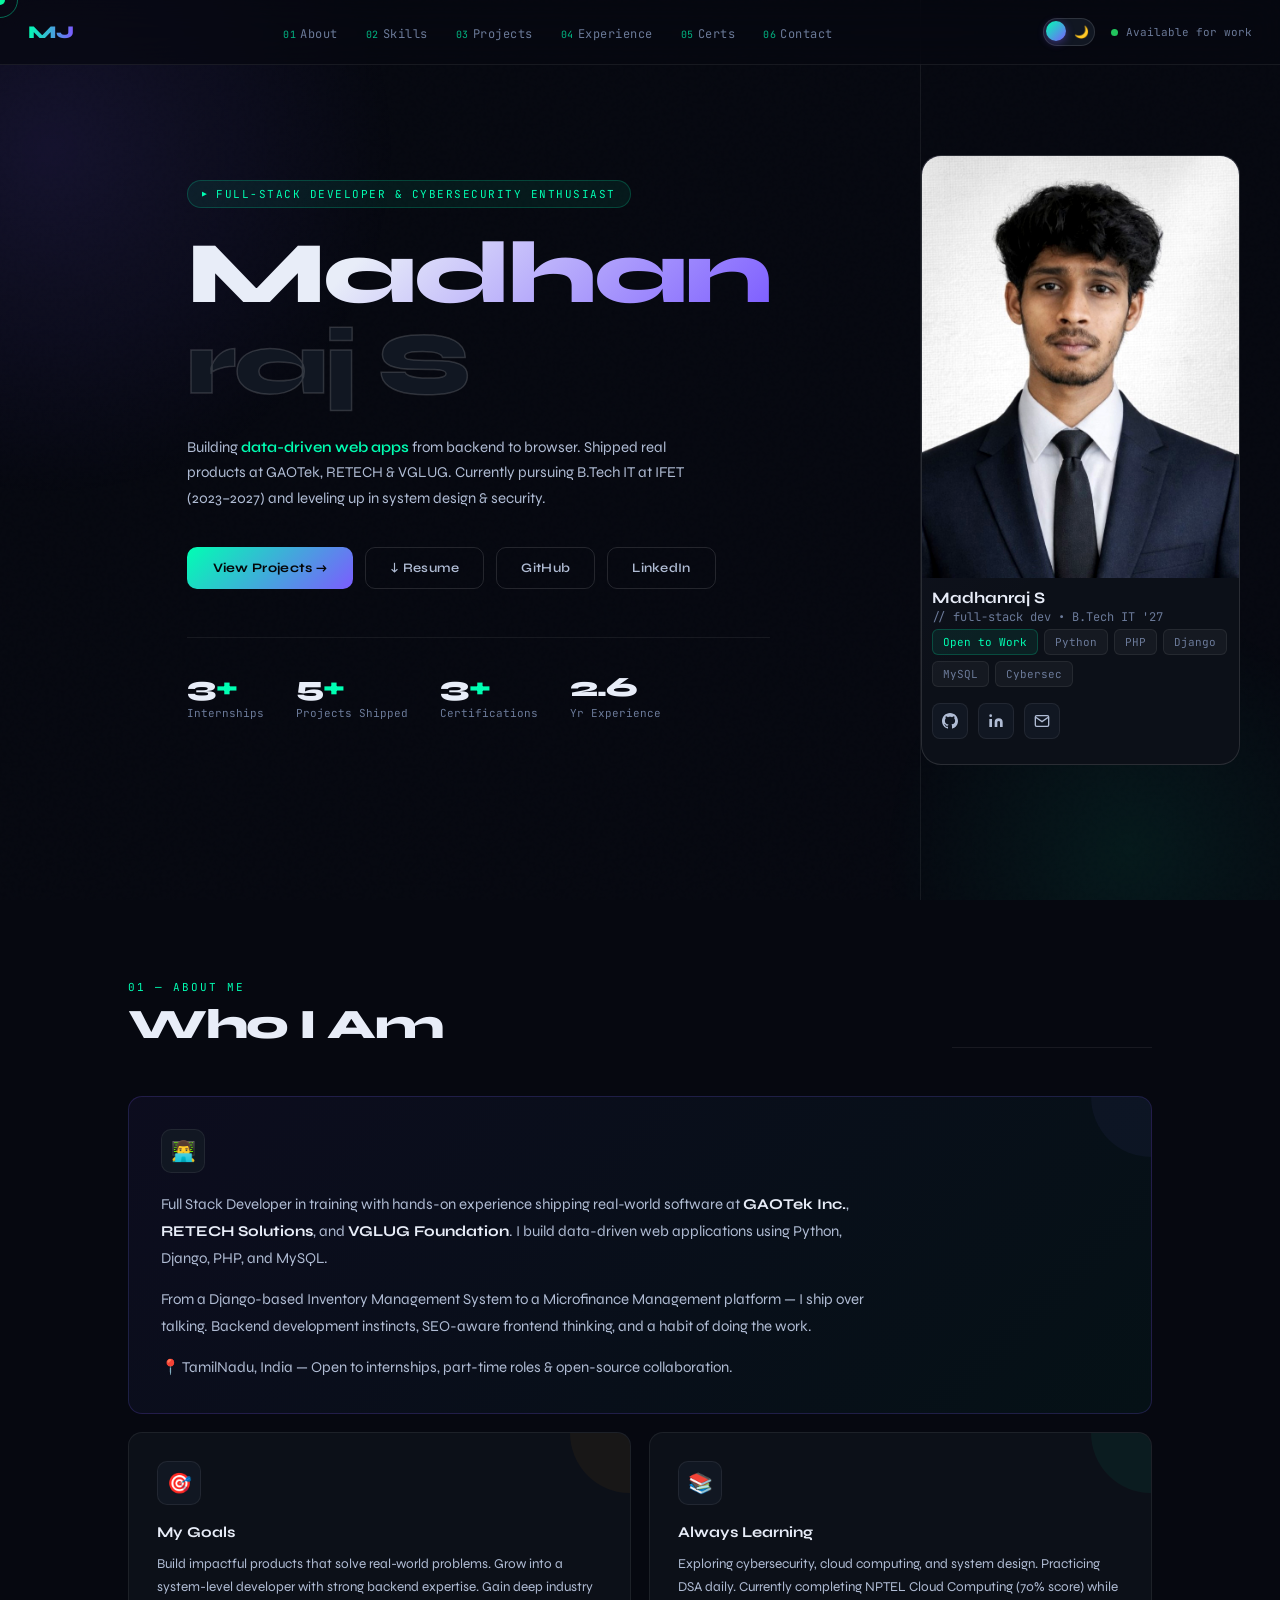
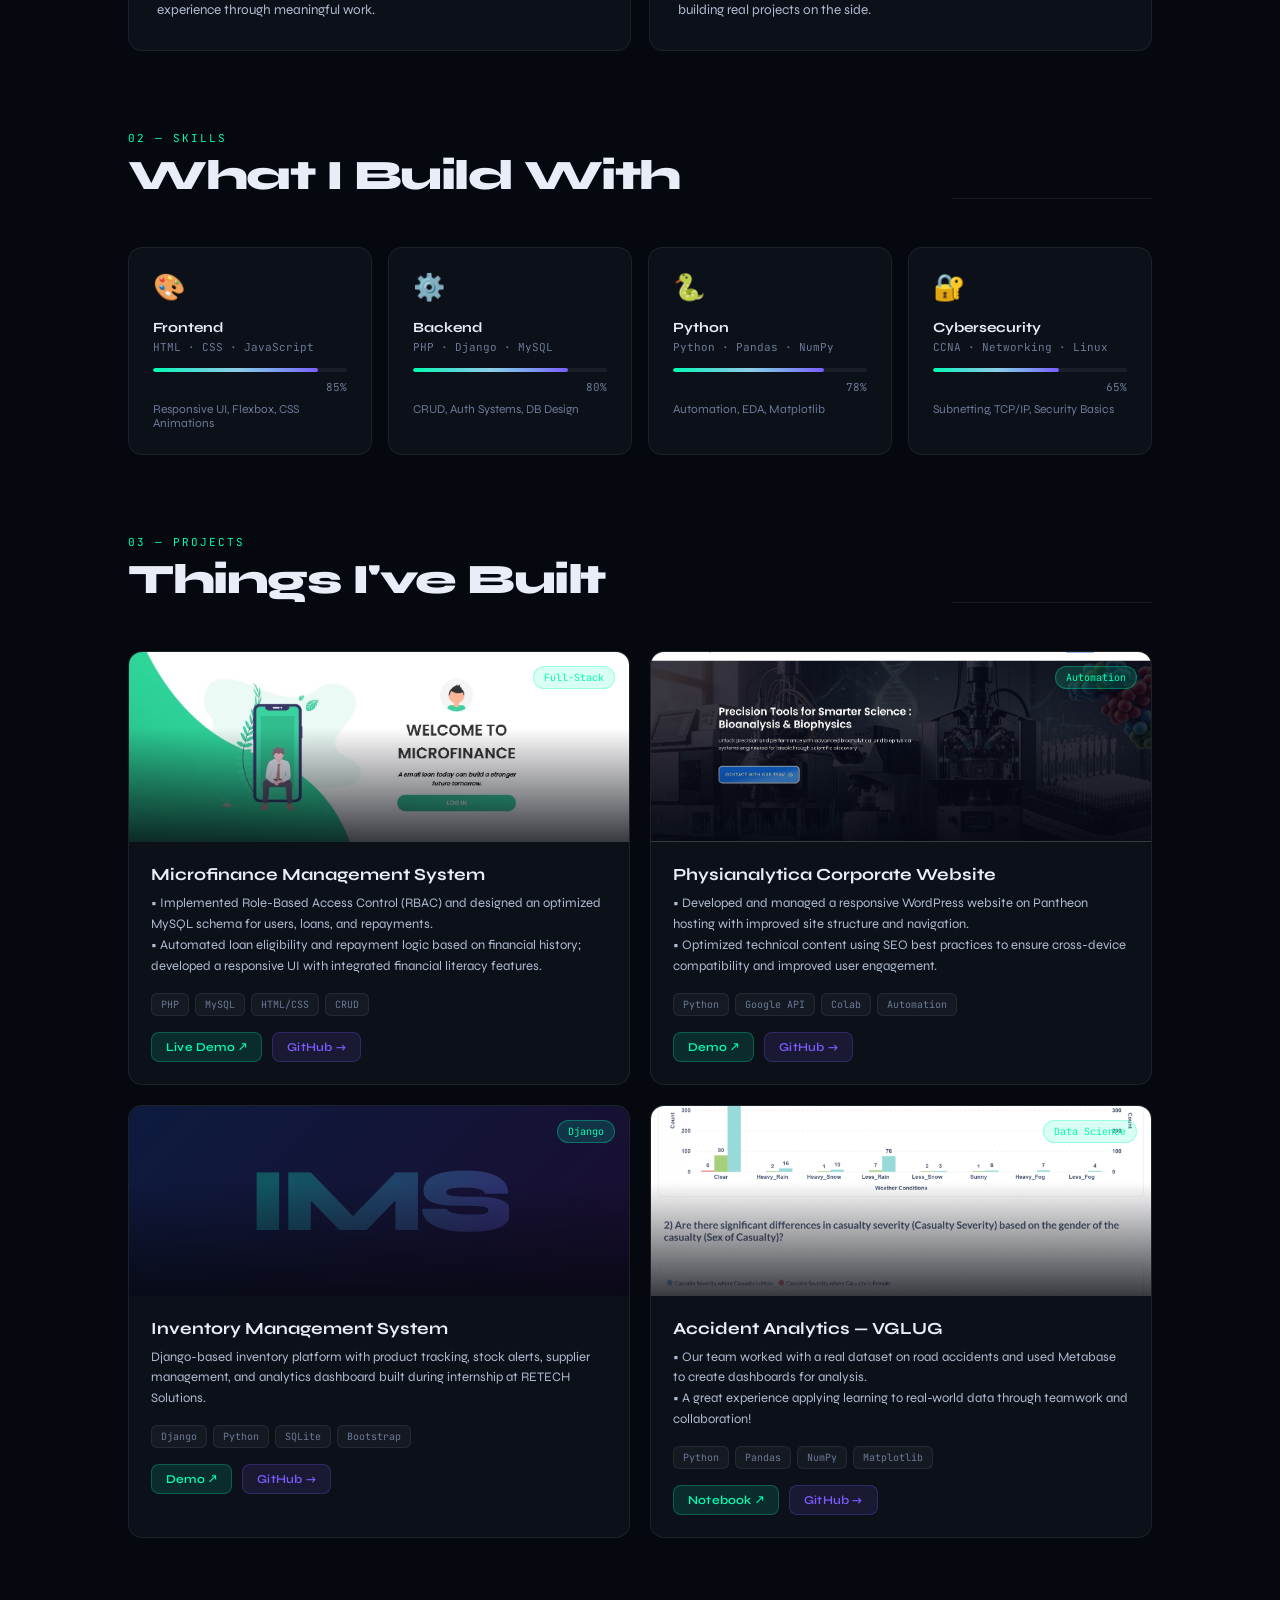
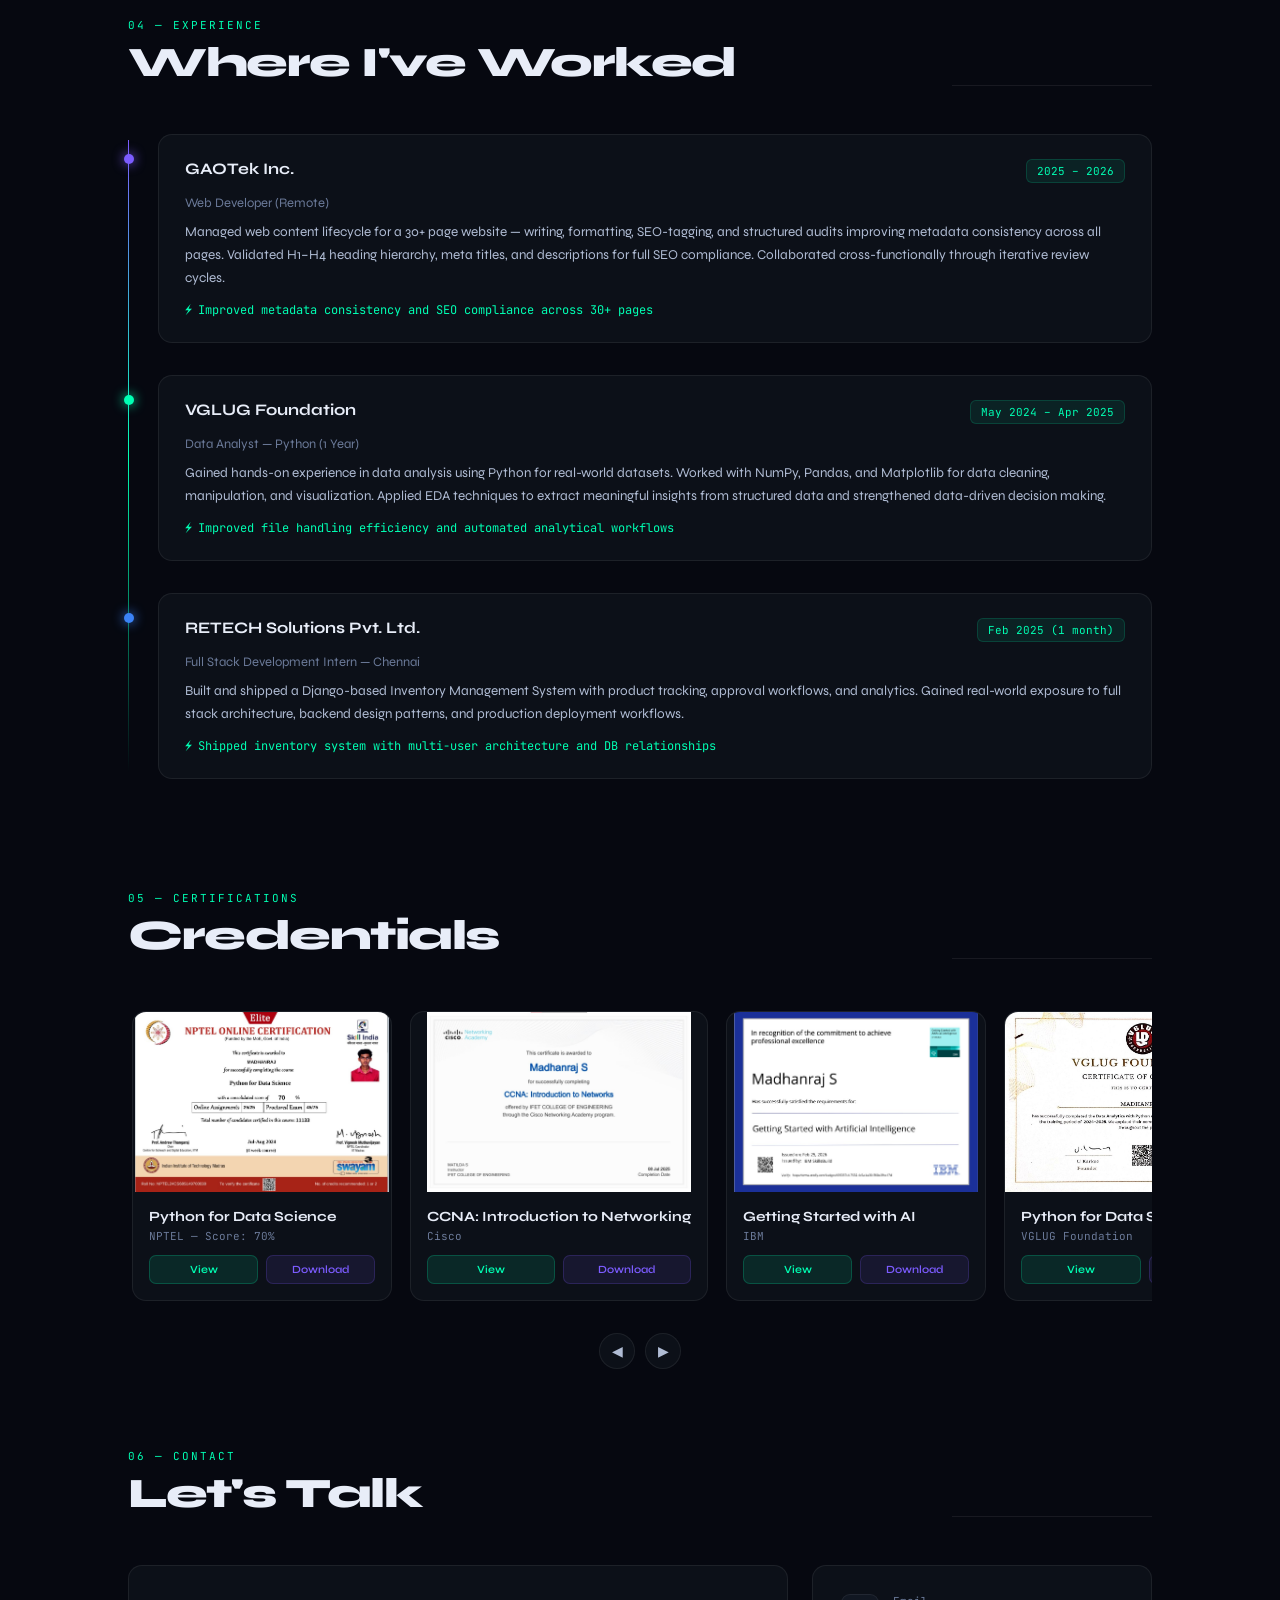
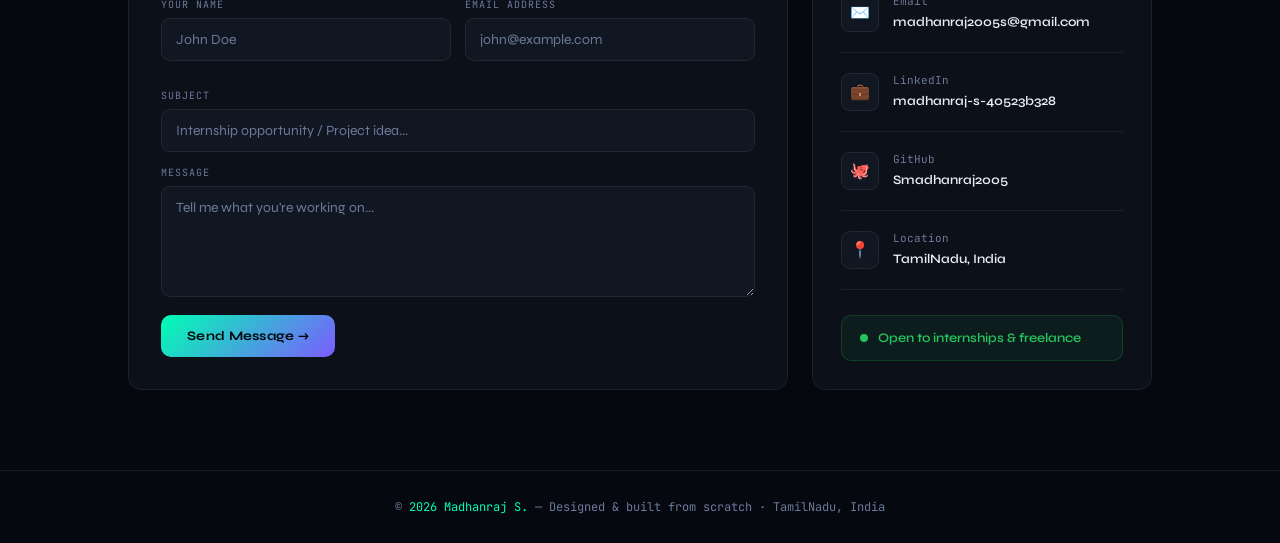
==== index.html @ 818725db "Rename index1.html to index.html" ====
<!doctype html>
<html lang="en" data-theme="dark">
<head>
<meta charset="utf-8"/>
<meta name="viewport" content="width=device-width,initial-scale=1"/>
<title>Madhanraj — Full-Stack Developer</title>
<link href="https://fonts.googleapis.com/css2?family=Syne:wght@400;500;600;700;800&family=JetBrains+Mono:wght@300;400;500&display=swap" rel="stylesheet">
<style>
/* ── THEME VARIABLES ── */
:root, [data-theme="dark"] {
  --bg:#060810;
  --surface:#0c1018;
  --surface2:#111722;
  --border:rgba(255,255,255,0.07);
  --border2:rgba(255,255,255,0.12);
  --mint:#00ffb3;
  --violet:#7c5cff;
  --blue:#3b82f6;
  --muted:#6b7a99;
  --text:#e8edf8;
  --text2:#b0bcd4;
  --r:14px;
  --nav-bg:rgba(6,8,16,0.7);
  --noise-opacity:0.4;
  --theme-icon:'☀️';
}

[data-theme="light"] {
  --bg:#f0f4ff;
  --surface:#ffffff;
  --surface2:#e8eef8;
  --border:rgba(0,0,0,0.08);
  --border2:rgba(0,0,0,0.14);
  --mint:#00b37d;
  --violet:#6b44f8;
  --blue:#2563eb;
  --muted:#7a87a3;
  --text:#111827;
  --text2:#374151;
  --nav-bg:rgba(240,244,255,0.82);
  --noise-opacity:0.06;
  --theme-icon:'🌙';
}

*{box-sizing:border-box;margin:0;padding:0}
html{scroll-behavior:smooth}
body{
  font-family:'Syne',sans-serif;
  background:var(--bg);
  color:var(--text);
  -webkit-font-smoothing:antialiased;
  overflow-x:hidden;
  transition:background .3s, color .3s;
}

/* ── NOISE LAYER ── */
body::before{
  content:'';
  position:fixed;inset:0;
  background-image:url("data:image/svg+xml,%3Csvg viewBox='0 0 256 256' xmlns='http://www.w3.org/2000/svg'%3E%3Cfilter id='n'%3E%3CfeTurbulence type='fractalNoise' baseFrequency='0.9' numOctaves='4'/%3E%3C/filter%3E%3Crect width='100%25' height='100%25' filter='url(%23n)' opacity='0.035'/%3E%3C/svg%3E");
  pointer-events:none;z-index:0;opacity:var(--noise-opacity);
  transition:opacity .3s;
}

/* ── CURSOR ── */
.cursor{position:fixed;width:10px;height:10px;background:var(--mint);border-radius:50%;pointer-events:none;z-index:9999;transform:translate(-50%,-50%);transition:transform .1s,width .2s,height .2s;mix-blend-mode:difference}
.cursor-ring{position:fixed;width:36px;height:36px;border:1.5px solid var(--mint);border-radius:50%;pointer-events:none;z-index:9998;transform:translate(-50%,-50%);transition:transform .15s,opacity .3s;opacity:.4}

/* ── SCROLLBAR ── */
::-webkit-scrollbar{width:3px}
::-webkit-scrollbar-thumb{background:var(--violet)}

/* ── LAYOUT ── */
.container{max-width:1080px;margin:0 auto;padding:0 28px}

/* ── NAV ── */
nav{
  position:fixed;top:0;left:0;right:0;
  z-index:100;
  padding:18px 28px;
  display:flex;align-items:center;justify-content:space-between;
  background:var(--nav-bg);
  backdrop-filter:blur(18px);
  border-bottom:1px solid var(--border);
  transition:background .3s;
}
.nav-logo{
  font-size:18px;font-weight:800;letter-spacing:-.5px;
  background:linear-gradient(90deg,var(--mint),var(--violet));
  -webkit-background-clip:text;background-clip:text;color:transparent;
}
.nav-links{display:flex;gap:28px;list-style:none}
.nav-links a{
  font-family:'JetBrains Mono',monospace;
  font-size:12px;color:var(--muted);
  text-decoration:none;letter-spacing:.5px;
  transition:color .2s;
  position:relative;
}
.nav-links a::before{
  content:attr(data-num);
  color:var(--mint);font-size:10px;
  margin-right:4px;opacity:.7;
}
.nav-links a:hover{color:var(--text)}

/* ── THEME TOGGLE ── */
.nav-right {
  display: flex;
  align-items: center;
  gap: 16px;
}
.theme-toggle {
  position: relative;
  width: 52px;
  height: 28px;
  cursor: pointer;
  flex-shrink: 0;
}
.theme-toggle input {
  opacity: 0;
  width: 0;
  height: 0;
  position: absolute;
}
.toggle-track {
  position: absolute;
  inset: 0;
  border-radius: 999px;
  background: var(--surface2);
  border: 1.5px solid var(--border2);
  transition: background .35s, border-color .35s;
  display: flex;
  align-items: center;
  justify-content: space-between;
  padding: 0 5px;
  font-size: 12px;
  overflow: hidden;
}
.toggle-track .icon-sun { opacity: 1; transition: opacity .3s; }
.toggle-track .icon-moon { opacity: 1; transition: opacity .3s; }
.toggle-thumb {
  position: absolute;
  top: 3px;
  left: 3px;
  width: 20px;
  height: 20px;
  border-radius: 50%;
  background: linear-gradient(135deg, var(--mint), var(--violet));
  transition: transform .35s cubic-bezier(.68,-.55,.27,1.55), box-shadow .3s;
  box-shadow: 0 2px 8px rgba(124,92,255,.4);
}
.theme-toggle input:checked ~ .toggle-thumb {
  transform: translateX(24px);
  background: linear-gradient(135deg, #fbbf24, #f59e0b);
  box-shadow: 0 2px 10px rgba(251,191,36,.5);
}
[data-theme="light"] .toggle-track {
  background: #e0e8ff;
  border-color: rgba(0,0,0,.12);
}

.nav-status{
  display:flex;align-items:center;gap:8px;
  font-family:'JetBrains Mono',monospace;font-size:11px;color:var(--muted);
}
.status-dot{width:7px;height:7px;background:#22c55e;border-radius:50%;animation:pulse-dot 2s infinite}
@keyframes pulse-dot{0%,100%{opacity:1}50%{opacity:.3}}

/* ── HERO ── */
.hero{
  min-height:100vh;
  display:grid;
  grid-template-columns:1fr 360px;
  gap:0;
  align-items:center;
  padding-top:80px;
  position:relative;
  overflow:hidden;
}
.hero-glow{
  position:absolute;
  top:-200px;left:-300px;
  width:700px;height:700px;
  background:radial-gradient(circle,rgba(124,92,255,.12),transparent 70%);
  pointer-events:none;
}
.hero-glow2{
  position:absolute;
  bottom:-200px;right:-100px;
  width:500px;height:500px;
  background:radial-gradient(circle,rgba(0,255,179,.07),transparent 70%);
  pointer-events:none;
}
[data-theme="light"] .hero-glow {
  background: radial-gradient(circle,rgba(107,68,248,.07),transparent 70%);
}
[data-theme="light"] .hero-glow2 {
  background: radial-gradient(circle,rgba(0,179,125,.06),transparent 70%);
}
.hero-left{padding:60px 28px 60px 28px;position:relative;z-index:1}
.hero-eyebrow{
  display:inline-flex;align-items:center;gap:8px;
  font-family:'JetBrains Mono',monospace;font-size:11px;
  color:var(--mint);letter-spacing:1.5px;text-transform:uppercase;
  background:rgba(0,255,179,.07);border:1px solid rgba(0,255,179,.2);
  padding:6px 14px;border-radius:999px;margin-bottom:24px;
}
.hero-eyebrow::before{content:'▶';font-size:8px}
[data-theme="light"] .hero-eyebrow {
  background: rgba(0,179,125,.08);
  border-color: rgba(0,179,125,.25);
}
.hero-name{
  font-size:clamp(88px,10vw,50px);
  font-weight:800;
  line-height:.95;
  letter-spacing:-3px;
  margin-bottom:8px;
}
.hero-name span{
  display:block;
  background:linear-gradient(135deg,var(--text) 30%,var(--violet));
  -webkit-background-clip:text;background-clip:text;color:transparent;
}
.hero-subtitle{
  font-size:clamp(52px,7vw,88px);
  font-weight:800;
  line-height:.95;
  letter-spacing:-3px;
  color:var(--surface2);
  -webkit-text-stroke:1.5px rgba(0,0,0,.1);
  margin-bottom:28px;
}
[data-theme="dark"] .hero-subtitle {
  -webkit-text-stroke:1.5px rgba(255,255,255,.15);
}
.hero-desc{
  font-size:15px;color:var(--text2);
  line-height:1.7;max-width:500px;
  margin-bottom:36px;
}
.hero-desc em{color:var(--mint);font-style:normal;font-weight:600}
.hero-actions{display:flex;gap:12px;flex-wrap:wrap}
.btn-primary{
  padding:13px 26px;border-radius:10px;
  background:linear-gradient(135deg,var(--mint),var(--violet));
  color:#040608;font-weight:700;font-size:13px;
  text-decoration:none;letter-spacing:.3px;
  transition:transform .2s,box-shadow .2s;
  display:inline-flex;align-items:center;gap:8px;
}
.btn-primary:hover{transform:translateY(-2px);box-shadow:0 12px 30px rgba(124,92,255,.35)}
.btn-outline{
  padding:12px 24px;border-radius:10px;
  border:1.5px solid var(--border2);
  color:var(--text2);font-weight:600;font-size:13px;
  text-decoration:none;letter-spacing:.3px;
  transition:all .2s;
  display:inline-flex;align-items:center;gap:8px;
  background:transparent;
}
.btn-outline:hover{border-color:var(--mint);color:var(--mint);background:rgba(0,179,125,.05)}
.hero-stats{
  display:flex;gap:32px;margin-top:48px;
  padding-top:32px;
  border-top:1px solid var(--border);
}
.stat-val{font-size:28px;font-weight:800;color:var(--text);letter-spacing:-1px}
.stat-label{font-size:11px;color:var(--muted);font-family:'JetBrains Mono',monospace;margin-top:2px}
.stat-val span{color:var(--mint)}

/* HERO RIGHT — fixed padding */
.hero-right{
  height:100vh;
  display:flex;flex-direction:column;justify-content:center;
  /* ↓ changed: added right padding so photo isn't flush against edge */
  padding:80px 40px 60px 0;
  position:relative;z-index:1;
  border-left:1px solid var(--border);
}
.hero-card{
  background:var(--surface);
  border:1px solid var(--border2);
  border-radius:20px;overflow:hidden;
  position:relative;
}
.hero-card::before{
  content:'';
  position:absolute;inset:0;
  background:linear-gradient(135deg,rgba(124,92,255,.05),transparent 60%);
  pointer-events:none;
}
.hero-photo{
  width:100%;aspect-ratio:3/4;
  background:linear-gradient(135deg,#1a1030,#0c1a2e);
  position:relative;overflow:hidden;
}
[data-theme="light"] .hero-photo {
  background: linear-gradient(135deg, #d4c8f8, #c0d8f8);
}
.hero-photo img{width:100%;height:100%;object-fit:cover;display:block;filter:contrast(1.05)saturate(1.1)}
.hero-photo-fallback{
  width:100%;height:100%;
  display:grid;place-items:center;
  font-size:72px;font-weight:800;
  background:linear-gradient(135deg,var(--violet),var(--mint));
  -webkit-background-clip:text;background-clip:text;color:transparent;
  font-family:'Syne',sans-serif;
  letter-spacing:-3px;
}
.hero-card-info{padding:10px;margin-bottom:15px}
.hero-card-name{font-size:16px;font-weight:700;margin-bottom:2px}
.hero-card-role{font-size:12px;color:var(--muted);font-family:'JetBrains Mono',monospace}
.hero-card-tags{display:flex;flex-wrap:wrap;gap:6px;margin-top:4px;margin-bottom:12px}
.chip{
  font-size:11px;font-family:'JetBrains Mono',monospace;
  padding:5px 10px;border-radius:6px;
  background:rgba(255,255,255,.04);border:1px solid var(--border);
  color:var(--muted);
}
[data-theme="light"] .chip {
  background: rgba(0,0,0,.04);
}
.chip.green{background:rgba(0,255,179,.07);border-color:rgba(0,255,179,.2);color:var(--mint)}
[data-theme="light"] .chip.green {
  background: rgba(0,179,125,.08);
  border-color: rgba(0,179,125,.25);
}
.hero-links{display:flex;gap:10px;margin-top:16px}
.icon-btn{
  width:36px;height:36px;border-radius:8px;
  background:var(--surface2);border:1px solid var(--border);
  display:grid;place-items:center;text-decoration:none;
  transition:all .2s;font-size:14px;
}
.icon-btn:hover{border-color:var(--mint);background:rgba(0,179,125,.07)}

/* ── SECTION HEADER ── */
.section-header{
  display:flex;align-items:flex-end;justify-content:space-between;
  margin-bottom:48px;
  gap:24px;
}
.section-label{
  font-family:'JetBrains Mono',monospace;font-size:11px;
  color:var(--mint);letter-spacing:2px;text-transform:uppercase;
  margin-bottom:8px;
}
.section-title{
  font-size:clamp(28px,4vw,42px);font-weight:800;
  letter-spacing:-1.5px;line-height:1.1;
}
.section-line{flex:1;height:1px;background:var(--border);max-width:200px}

section{padding:80px 0}

/* ── ABOUT ── */
.about-grid{display:grid;grid-template-columns:1fr 1fr;gap:18px}
@media(max-width:700px){.about-grid{grid-template-columns:1fr}}
.about-card{
  padding:28px;border-radius:var(--r);
  background:var(--surface);border:1px solid var(--border);
  position:relative;overflow:hidden;
  transition:border-color .3s,transform .3s;
}
.about-card:hover{border-color:var(--border2);transform:translateY(-3px)}
.about-card::after{
  content:'';position:absolute;
  top:-60px;right:-60px;
  width:120px;height:120px;
  background:var(--accent-color,var(--violet));
  border-radius:50%;
  opacity:.05;
  transition:opacity .3s;
}
.about-card:hover::after{opacity:.08}
.about-icon{
  width:44px;height:44px;border-radius:10px;
  background:var(--surface2);border:1px solid var(--border);
  display:grid;place-items:center;font-size:20px;
  margin-bottom:18px;
}
.about-card h3{font-size:15px;font-weight:700;margin-bottom:12px}
.about-card p{font-size:13.5px;color:var(--text2);line-height:1.7}
.about-main{
  grid-column:1/-1;
  padding:32px;
  background:linear-gradient(135deg,rgba(124,92,255,.06),rgba(0,255,179,.04));
  border:1px solid rgba(124,92,255,.2);
}
[data-theme="light"] .about-main {
  background: linear-gradient(135deg, rgba(107,68,248,.05), rgba(0,179,125,.04));
  border-color: rgba(107,68,248,.18);
}
.about-main p{font-size:15px;line-height:1.8;color:var(--text2);max-width:80ch}
.about-main p + p{margin-top:12px}

/* ── SKILLS ── */
.skills-grid{display:grid;grid-template-columns:repeat(4,1fr);gap:16px}
@media(max-width:900px){.skills-grid{grid-template-columns:repeat(2,1fr)}}
@media(max-width:500px){.skills-grid{grid-template-columns:1fr}}
.skill-card{
  padding:24px;border-radius:var(--r);
  background:var(--surface);border:1px solid var(--border);
  transition:all .3s;cursor:default;
  position:relative;overflow:hidden;
}
.skill-card:hover{transform:translateY(-4px);border-color:var(--border2)}
.skill-card:hover .bar-fill{filter:brightness(1.15)}
.skill-icon{font-size:26px;margin-bottom:16px}
.skill-card h3{font-size:14px;font-weight:700;margin-bottom:4px}
.skill-tech{font-family:'JetBrains Mono',monospace;font-size:11px;color:var(--muted);margin-bottom:14px}
.bar{height:4px;background:rgba(255,255,255,.06);border-radius:99px;overflow:hidden;margin-bottom:8px}
[data-theme="light"] .bar { background: rgba(0,0,0,.08); }
.bar-fill{height:100%;border-radius:99px;background:linear-gradient(90deg,var(--mint),var(--violet));position:relative}
.bar-fill::after{
  content:'';position:absolute;
  top:0;left:0;right:0;bottom:0;
  background:linear-gradient(90deg,transparent,rgba(255,255,255,.4),transparent);
  animation:shimmer 2s infinite;
}
@keyframes shimmer{0%{transform:translateX(-100%)}100%{transform:translateX(100%)}}
.skill-pct{font-family:'JetBrains Mono',monospace;font-size:11px;color:var(--muted);text-align:right}
.skill-sub{font-size:12px;color:var(--muted);margin-top:8px}

/* ── PROJECTS ── */
.projects-grid{display:grid;grid-template-columns:repeat(2,1fr);gap:20px}
@media(max-width:700px){.projects-grid{grid-template-columns:1fr}}
.project-card{
  border-radius:var(--r);overflow:hidden;
  background:var(--surface);border:1px solid var(--border);
  transition:transform .3s,box-shadow .3s,border-color .3s;
}
.project-card:hover{
  transform:translateY(-6px);
  box-shadow:0 20px 50px rgba(0,0,0,.2);
  border-color:var(--border2);
}
.project-thumb{
  height:190px;overflow:hidden;position:relative;
  background:linear-gradient(135deg,#0d1b3e,#1a0d30);
}
[data-theme="light"] .project-thumb {
  background: linear-gradient(135deg, #c8d8f8, #d4c0f0);
}
.project-thumb img{
  width:100%;height:100%;object-fit:cover;display:block;
  transition:transform .5s;
}
.project-card:hover .project-thumb img{transform:scale(1.04)}
.project-thumb-placeholder{
  width:100%;height:100%;
  display:grid;place-items:center;
}
.project-thumb-placeholder .big-letter{
  font-size:90px;font-weight:800;letter-spacing:-5px;
  background:linear-gradient(135deg,var(--mint),var(--violet));
  -webkit-background-clip:text;background-clip:text;color:transparent;
  opacity:.3;
}
.project-overlay{
  position:absolute;inset:0;
  background:linear-gradient(to top,rgba(6,8,16,.8) 0%,transparent 60%);
}
[data-theme="light"] .project-overlay {
  background: linear-gradient(to top, rgba(200,210,240,.6) 0%, transparent 60%);
}
.project-live-badge{
  position:absolute;top:14px;right:14px;
  font-family:'JetBrains Mono',monospace;font-size:10px;
  padding:4px 10px;border-radius:999px;
  background:rgba(0,255,179,.15);border:1px solid rgba(0,255,179,.3);
  color:var(--mint);
}
.project-body{padding:22px}
.project-body h3{font-size:17px;font-weight:700;margin-bottom:8px}
.project-body p{font-size:13px;color:var(--text2);line-height:1.6;margin-bottom:16px}
.project-tags{display:flex;flex-wrap:wrap;gap:6px;margin-bottom:16px}
.tag{
  font-family:'JetBrains Mono',monospace;font-size:10px;
  padding:4px 9px;border-radius:6px;
  background:rgba(255,255,255,.04);border:1px solid var(--border);
  color:var(--muted);
}
[data-theme="light"] .tag { background: rgba(0,0,0,.03); }
.project-links{display:flex;gap:10px}
.proj-btn{
  padding:7px 14px;border-radius:8px;font-size:12px;font-weight:600;
  text-decoration:none;transition:all .2s;letter-spacing:.2px;
}
.proj-btn.primary{background:rgba(0,255,179,.12);border:1px solid rgba(0,255,179,.25);color:var(--mint)}
.proj-btn.secondary{background:rgba(124,92,255,.12);border:1px solid rgba(124,92,255,.25);color:var(--violet)}
[data-theme="light"] .proj-btn.primary { background: rgba(0,179,125,.1); border-color: rgba(0,179,125,.25); }
[data-theme="light"] .proj-btn.secondary { background: rgba(107,68,248,.1); border-color: rgba(107,68,248,.25); }
.proj-btn:hover{filter:brightness(1.15);transform:translateY(-1px)}

/* ── EXPERIENCE ── */
.timeline{position:relative;padding-left:30px}
.timeline::before{
  content:'';position:absolute;left:0;top:6px;bottom:6px;
  width:1px;
  background:linear-gradient(to bottom,var(--violet),var(--mint),transparent);
}
.timeline-item{
  position:relative;margin-bottom:32px;
  animation:slideIn .5s forwards;opacity:0;
}
@keyframes slideIn{to{opacity:1;transform:none}}
.timeline-item:nth-child(1){animation-delay:.1s;transform:translateX(-10px)}
.timeline-item:nth-child(2){animation-delay:.2s;transform:translateX(-10px)}
.timeline-item:nth-child(3){animation-delay:.3s;transform:translateX(-10px)}
.timeline-dot{
  position:absolute;left:-34px;top:20px;
  width:10px;height:10px;border-radius:50%;
  background:var(--mint);
  box-shadow:0 0 12px var(--mint);
}
.timeline-card{
  background:var(--surface);border:1px solid var(--border);
  border-radius:var(--r);padding:24px 26px;
  transition:border-color .3s,transform .3s;
}
.timeline-card:hover{border-color:var(--border2);transform:translateX(4px)}
.timeline-header{display:flex;justify-content:space-between;align-items:flex-start;gap:12px;margin-bottom:12px}
.timeline-company{font-size:16px;font-weight:700}
.timeline-period{
  font-family:'JetBrains Mono',monospace;font-size:11px;
  color:var(--mint);padding:4px 10px;border-radius:6px;
  background:rgba(0,255,179,.08);border:1px solid rgba(0,255,179,.15);
  white-space:nowrap;flex-shrink:0;
}
[data-theme="light"] .timeline-period {
  background: rgba(0,179,125,.08);
  border-color: rgba(0,179,125,.18);
}
.timeline-role{font-size:13px;color:var(--muted);margin-bottom:10px}
.timeline-desc{font-size:13.5px;color:var(--text2);line-height:1.7}
.timeline-impact{
  display:inline-flex;align-items:center;gap:6px;
  margin-top:12px;font-size:12px;
  color:var(--mint);
  font-family:'JetBrains Mono',monospace;
}
.timeline-impact::before{content:'⚡'}

/* ── CERTIFICATIONS ── */
.certs-scroll-wrapper{position:relative}
.certs-scroll{
  display:flex;gap:18px;overflow-x:auto;scroll-behavior:smooth;
  padding:4px 4px 16px;
  scrollbar-width:none;
}
.certs-scroll::-webkit-scrollbar{display:none}
.cert-card{
  min-width:260px;
  background:var(--surface);border:1px solid var(--border);
  border-radius:var(--r);overflow:hidden;flex-shrink:0;
  transition:transform .3s,border-color .3s;
}
.cert-card:hover{transform:translateY(-4px);border-color:var(--border2)}
.cert-img {
  height: 180px;
  background: none;
  display: flex;
  align-items: center;
  justify-content: center;
  overflow: hidden;
}
.cert-img img {
  width: 100%;
  height: 100%;
  object-fit: contain;
}
.cert-img-fallback{
  font-size:48px;font-weight:800;
  background:linear-gradient(135deg,var(--mint),var(--violet));
  -webkit-background-clip:text;background-clip:text;color:transparent;
  opacity:.5;font-family:'Syne',sans-serif;letter-spacing:-2px;
}
.cert-body{padding:16px}
.cert-body h3{font-size:14px;font-weight:700;margin-bottom:4px}
.cert-issuer{font-family:'JetBrains Mono',monospace;font-size:11px;color:var(--muted);margin-bottom:12px}
.cert-actions{display:flex;gap:8px}
.cert-btn{
  flex:1;padding:7px;border-radius:7px;font-size:11px;font-weight:600;
  text-align:center;text-decoration:none;transition:filter .2s;
}
.cert-btn.view{background:rgba(0,255,179,.1);border:1px solid rgba(0,255,179,.2);color:var(--mint)}
.cert-btn.dl{background:rgba(124,92,255,.1);border:1px solid rgba(124,92,255,.2);color:var(--violet)}
[data-theme="light"] .cert-btn.view { background: rgba(0,179,125,.09); border-color: rgba(0,179,125,.2); }
[data-theme="light"] .cert-btn.dl { background: rgba(107,68,248,.09); border-color: rgba(107,68,248,.2); }
.cert-btn:hover{filter:brightness(1.2)}
.scroll-nav{display:flex;justify-content:center;gap:10px;margin-top:16px}
.scroll-btn{
  width:36px;height:36px;border-radius:50%;
  background:var(--surface);border:1px solid var(--border);
  color:var(--text2);font-size:14px;
  display:grid;place-items:center;cursor:pointer;
  transition:all .2s;
}
.scroll-btn:hover{border-color:var(--mint);color:var(--mint)}

/* ── CONTACT ── */
.contact-grid{display:grid;grid-template-columns:1fr 340px;gap:24px}
@media(max-width:800px){.contact-grid{grid-template-columns:1fr}}
.contact-form-card{
  background:var(--surface);border:1px solid var(--border);
  border-radius:var(--r);padding:32px;
}
.field-group{display:grid;grid-template-columns:1fr 1fr;gap:14px;margin-bottom:14px}
@media(max-width:500px){.field-group{grid-template-columns:1fr}}
.field{margin-bottom:14px}
.field-label{
  display:block;font-family:'JetBrains Mono',monospace;
  font-size:10px;letter-spacing:1px;text-transform:uppercase;
  color:var(--muted);margin-bottom:7px;
}
input[type=text],input[type=email],textarea{
  width:100%;padding:12px 14px;border-radius:9px;
  background:var(--surface2);border:1px solid var(--border);
  color:var(--text);font-family:'Syne',sans-serif;font-size:14px;
  transition:border-color .2s, background .3s, color .3s;outline:none;resize:vertical;
}
input:focus,textarea:focus{border-color:rgba(0,179,125,.35)}
input::placeholder,textarea::placeholder{color:var(--muted)}
.contact-info-card{
  background:var(--surface);border:1px solid var(--border);
  border-radius:var(--r);padding:28px;
  display:flex;flex-direction:column;gap:20px;
}
.info-row{
  display:flex;align-items:flex-start;gap:14px;
  padding-bottom:20px;border-bottom:1px solid var(--border);
}
.info-row:last-of-type{border:none;padding:0}
.info-icon{
  width:38px;height:38px;border-radius:9px;
  background:var(--surface2);border:1px solid var(--border);
  display:grid;place-items:center;font-size:16px;flex-shrink:0;
}
.info-label{font-size:11px;color:var(--muted);font-family:'JetBrains Mono',monospace;margin-bottom:3px}
.info-val{font-size:13px;font-weight:600;color:var(--text);text-decoration:none;transition:color .2s}
a.info-val:hover{color:var(--mint)}
.avail-badge{
  display:flex;align-items:center;gap:10px;
  padding:14px 18px;border-radius:10px;
  background:rgba(34,197,94,.07);border:1px solid rgba(34,197,94,.2);
  margin-top:auto;
}
.avail-badge .dot{width:8px;height:8px;background:#22c55e;border-radius:50%;animation:pulse-dot 2s infinite;flex-shrink:0}
.avail-badge span{font-size:13px;font-weight:600;color:#22c55e}

/* ── FOOTER ── */
footer{
  padding:28px;text-align:center;
  border-top:1px solid var(--border);
  font-family:'JetBrains Mono',monospace;font-size:12px;color:var(--muted);
}
footer span{color:var(--mint)}

/* ── ANIMATIONS ── */
.reveal{opacity:0;transform:translateY(20px);transition:opacity .6s,transform .6s}
.reveal.visible{opacity:1;transform:none}

/* ── RESPONSIVE ── */
@media(max-width:900px){
  .hero{grid-template-columns:1fr;min-height:auto;padding:100px 0 60px}
  .hero-right{border:none;height:auto;padding:0 28px 60px}
  .hero-card{max-width:340px;margin:0 auto}
  nav .nav-links{display:none}
}
@media(max-width:600px){
  .hero-stats{flex-wrap:wrap;gap:20px}
  .skills-grid{grid-template-columns:1fr 1fr}
}
</style>
</head>
<body>

<!-- Custom cursor -->
<div class="cursor" id="cursor"></div>
<div class="cursor-ring" id="cursorRing"></div>

<!-- ── NAV ── -->
<nav>
  <div class="nav-logo">MJ</div>
  <ul class="nav-links">
    <li><a href="#about" data-num="01">About</a></li>
    <li><a href="#skills" data-num="02">Skills</a></li>
    <li><a href="#projects" data-num="03">Projects</a></li>
    <li><a href="#experience" data-num="04">Experience</a></li>
    <li><a href="#certifications" data-num="05">Certs</a></li>
    <li><a href="#contact" data-num="06">Contact</a></li>
  </ul>
  <div class="nav-right">
    <!-- ── THEME TOGGLE ── -->
    <label class="theme-toggle" title="Toggle light / dark mode">
      <input type="checkbox" id="themeToggle" aria-label="Toggle theme">
      <div class="toggle-track">
        <span class="icon-sun">☀️</span>
        <span class="icon-moon">🌙</span>
      </div>
      <div class="toggle-thumb"></div>
    </label>
    <div class="nav-status">
      <div class="status-dot"></div>
      Available for work
    </div>
  </div>
</nav>

<!-- ── HERO ── -->
<section class="hero" style="padding:0">
  <div class="hero-glow"></div>
  <div class="hero-glow2"></div>
  <div class="hero-left container" style="max-width:680px;padding-left:clamp(28px,5vw,80px)">
    <div class="hero-eyebrow">Full-Stack Developer & Cybersecurity Enthusiast</div>
    <h1 class="hero-name"><span>Madhan</span></h1>
    <div class="hero-subtitle">raj S</div>
    <p class="hero-desc">
      Building <em>data-driven web apps</em> from backend to browser. Shipped real products at GAOTek, RETECH & VGLUG. Currently pursuing B.Tech IT at IFET (2023–2027) and leveling up in system design & security.
    </p>
    <div class="hero-actions">
      <a class="btn-primary" href="#projects">View Projects →</a>
      <a class="btn-outline" href="Resume madhan1.pdf" target="_blank">↓ Resume</a>
      <a class="btn-outline" href="https://github.com/Smadhanraj2005" target="_blank">GitHub</a>
      <a class="btn-outline" href="https://www.linkedin.com/in/madhanraj-s-40523b328/" target="_blank">LinkedIn</a>
    </div>
    <div class="hero-stats">
      <div>
        <div class="stat-val">3<span>+</span></div>
        <div class="stat-label">Internships</div>
      </div>
      <div>
        <div class="stat-val">5<span>+</span></div>
        <div class="stat-label">Projects Shipped</div>
      </div>
      <div>
        <div class="stat-val">3<span>+</span></div>
        <div class="stat-label">Certifications</div>
      </div>
      <div>
        <div class="stat-val" id="yoe">—</div>
        <div class="stat-label">Yr Experience</div>
      </div>
    </div>
  </div>

  <div class="hero-right">
    <div class="hero-card">
      <div class="hero-photo">
        <img src="assets/myphoto.jpg" alt="Madhanraj" onerror="this.style.display='none';this.nextElementSibling.style.display='grid'">
        <div class="hero-photo-fallback" style="display:none">MJ</div>
      </div>
      <div class="hero-card-info">
        <div class="hero-card-name">Madhanraj S</div>
        <div class="hero-card-role">// full-stack dev • B.Tech IT '27</div>
        <div class="hero-card-tags">
          <span class="chip green">Open to Work</span>
          <span class="chip">Python</span>
          <span class="chip">PHP</span>
          <span class="chip">Django</span>
          <span class="chip">MySQL</span>
          <span class="chip">Cybersec</span>
        </div>
        <div class="hero-links">
          <a class="icon-btn" href="https://github.com/Smadhanraj2005" target="_blank" title="GitHub">
            <svg width="16" height="16" viewBox="0 0 24 24" fill="currentColor" style="color:#b0bcd4"><path d="M12 0c-6.626 0-12 5.373-12 12 0 5.302 3.438 9.8 8.207 11.387.599.111.793-.261.793-.577v-2.234c-3.338.726-4.033-1.416-4.033-1.416-.546-1.387-1.333-1.756-1.333-1.756-1.089-.745.083-.729.083-.729 1.205.084 1.839 1.237 1.839 1.237 1.07 1.834 2.807 1.304 3.492.997.107-.775.418-1.305.762-1.604-2.665-.305-5.467-1.334-5.467-5.931 0-1.311.469-2.381 1.236-3.221-.124-.303-.535-1.524.117-3.176 0 0 1.008-.322 3.301 1.23.957-.266 1.983-.399 3.003-.404 1.02.005 2.047.138 3.006.404 2.291-1.552 3.297-1.23 3.297-1.23.653 1.653.242 2.874.118 3.176.77.84 1.235 1.911 1.235 3.221 0 4.609-2.807 5.624-5.479 5.921.43.372.823 1.102.823 2.222v3.293c0 .319.192.694.801.576 4.765-1.589 8.199-6.086 8.199-11.386 0-6.627-5.373-12-12-12z"/></svg>
          </a>
          <a class="icon-btn" href="https://www.linkedin.com/in/madhanraj-s-40523b328/" target="_blank" title="LinkedIn">
            <svg width="16" height="16" viewBox="0 0 24 24" fill="currentColor" style="color:#b0bcd4"><path d="M16 8a6 6 0 016 6v7h-4v-7a2 2 0 00-2-2 2 2 0 00-2 2v7h-4v-7a6 6 0 016-6zM2 9h4v12H2z"/><circle cx="4" cy="4" r="2"/></svg>
          </a>
          <a class="icon-btn" href="mailto:madhanraj2005s@gmail.com" title="Email">
            <svg width="16" height="16" viewBox="0 0 24 24" fill="none" stroke="currentColor" stroke-width="2" style="color:#b0bcd4"><path d="M4 4h16c1.1 0 2 .9 2 2v12c0 1.1-.9 2-2 2H4c-1.1 0-2-.9-2-2V6c0-1.1.9-2 2-2z"/><polyline points="22,6 12,13 2,6"/></svg>
          </a>
        </div>
      </div>
    </div>
  </div>
</section>

<!-- ── ABOUT ── -->
<section id="about">
  <div class="container">
    <div class="section-header reveal">
      <div>
        <div class="section-label">01 — About Me</div>
        <h2 class="section-title">Who I Am</h2>
      </div>
      <div class="section-line"></div>
    </div>
    <div class="about-grid reveal">
      <div class="about-main about-card" style="--accent-color:var(--violet)">
        <div class="about-icon">👨‍💻</div>
        <p>Full Stack Developer in training with hands-on experience shipping real-world software at <strong style="color:var(--text)">GAOTek Inc.</strong>, <strong style="color:var(--text)">RETECH Solutions</strong>, and <strong style="color:var(--text)">VGLUG Foundation</strong>. I build data-driven web applications using Python, Django, PHP, and MySQL.</p>
        <p style="margin-top:14px">From a Django-based Inventory Management System to a Microfinance Management platform — I ship over talking. Backend development instincts, SEO-aware frontend thinking, and a habit of doing the work.</p>
        <p style="margin-top:14px">📍 <span style="color:var(--text2)">TamilNadu, India</span> — Open to internships, part-time roles & open-source collaboration.</p>
      </div>
      <div class="about-card" style="--accent-color:#f59e0b">
        <div class="about-icon">🎯</div>
        <h3>My Goals</h3>
        <p>Build impactful products that solve real-world problems. Grow into a system-level developer with strong backend expertise. Gain deep industry experience through meaningful work.</p>
      </div>
      <div class="about-card" style="--accent-color:var(--mint)">
        <div class="about-icon">📚</div>
        <h3>Always Learning</h3>
        <p>Exploring cybersecurity, cloud computing, and system design. Practicing DSA daily. Currently completing NPTEL Cloud Computing (70% score) while building real projects on the side.</p>
      </div>
    </div>
  </div>
</section>

<!-- ── SKILLS ── -->
<section id="skills" style="padding-top:0">
  <div class="container">
    <div class="section-header reveal">
      <div>
        <div class="section-label">02 — Skills</div>
        <h2 class="section-title">What I Build With</h2>
      </div>
      <div class="section-line"></div>
    </div>
    <div class="skills-grid reveal">
      <div class="skill-card">
        <div class="skill-icon">🎨</div>
        <h3>Frontend</h3>
        <div class="skill-tech">HTML · CSS · JavaScript</div>
        <div class="bar"><div class="bar-fill" style="width:85%"></div></div>
        <div class="skill-pct">85%</div>
        <div class="skill-sub">Responsive UI, Flexbox, CSS Animations</div>
      </div>
      <div class="skill-card">
        <div class="skill-icon">⚙️</div>
        <h3>Backend</h3>
        <div class="skill-tech">PHP · Django · MySQL</div>
        <div class="bar"><div class="bar-fill" style="width:80%"></div></div>
        <div class="skill-pct">80%</div>
        <div class="skill-sub">CRUD, Auth Systems, DB Design</div>
      </div>
      <div class="skill-card">
        <div class="skill-icon">🐍</div>
        <h3>Python</h3>
        <div class="skill-tech">Python · Pandas · NumPy</div>
        <div class="bar"><div class="bar-fill" style="width:78%"></div></div>
        <div class="skill-pct">78%</div>
        <div class="skill-sub">Automation, EDA, Matplotlib</div>
      </div>
      <div class="skill-card">
        <div class="skill-icon">🔐</div>
        <h3>Cybersecurity</h3>
        <div class="skill-tech">CCNA · Networking · Linux</div>
        <div class="bar"><div class="bar-fill" style="width:65%"></div></div>
        <div class="skill-pct">65%</div>
        <div class="skill-sub">Subnetting, TCP/IP, Security Basics</div>
      </div>
    </div>
  </div>
</section>

<!-- ── PROJECTS ── -->
<section id="projects" style="padding-top:0">
  <div class="container">
    <div class="section-header reveal">
      <div>
        <div class="section-label">03 — Projects</div>
        <h2 class="section-title">Things I've Built</h2>
      </div>
      <div class="section-line"></div>
    </div>
    <div class="projects-grid reveal">
      <div class="project-card">
        <div class="project-thumb">
          <img src="assets/microfinance.jpg" alt="Microfinance" onerror="this.style.display='none';this.nextElementSibling.style.display='grid'">
          <div class="project-thumb-placeholder" style="display:none"><div class="big-letter">MF</div></div>
          <div class="project-overlay"></div>
          <div class="project-live-badge">Full-Stack</div>
        </div>
        <div class="project-body">
          <h3>Microfinance Management System</h3>
          <p>• Implemented Role-Based Access Control (RBAC) and designed an optimized MySQL schema for users, loans, and repayments.<br>• Automated loan eligibility and repayment logic based on financial history; developed a responsive UI with integrated financial literacy features.</p>
          <div class="project-tags">
            <span class="tag">PHP</span><span class="tag">MySQL</span><span class="tag">HTML/CSS</span><span class="tag">CRUD</span>
          </div>
          <div class="project-links">
            <a href="https://www.linkedin.com/posts/madhanraj-s-40523b328_webdevelopment-microfinance-fintech-activity-7436792432828231680-YYVV" class="proj-btn primary">Live Demo ↗</a>
            <a href="https://github.com/Smadhanraj2005/project_micro-finance_phprow-microfin.git" class="proj-btn secondary">GitHub →</a>
          </div>
        </div>
      </div>
      <div class="project-card">
        <div class="project-thumb">
          <img src="assets/torrent.jpg" alt="Physianalytica" onerror="this.style.display='none';this.nextElementSibling.style.display='grid'">
          <div class="project-thumb-placeholder" style="display:none"><div class="big-letter">TG</div></div>
          <div class="project-overlay"></div>
          <div class="project-live-badge">Automation</div>
        </div>
        <div class="project-body">
          <h3>Physianalytica Corporate Website</h3>
          <p>• Developed and managed a responsive WordPress website on Pantheon hosting with improved site structure and navigation.<br>• Optimized technical content using SEO best practices to ensure cross-device compatibility and improved user engagement.</p>
          <div class="project-tags">
            <span class="tag">Python</span><span class="tag">Google API</span><span class="tag">Colab</span><span class="tag">Automation</span>
          </div>
          <div class="project-links">
            <a href="https://dev-physianalytica-site.pantheonsite.io/" class="proj-btn primary">Demo ↗</a>
            <a href="https://github.com/Smadhanraj2005/Physi-analytiva.git" class="proj-btn secondary">GitHub →</a>
          </div>
        </div>
      </div>
      <div class="project-card">
        <div class="project-thumb">
          <div class="project-thumb-placeholder" style="display:grid"><div class="big-letter">IMS</div></div>
          <div class="project-overlay"></div>
          <div class="project-live-badge">Django</div>
        </div>
        <div class="project-body">
          <h3>Inventory Management System</h3>
          <p>Django-based inventory platform with product tracking, stock alerts, supplier management, and analytics dashboard built during internship at RETECH Solutions.</p>
          <div class="project-tags">
            <span class="tag">Django</span><span class="tag">Python</span><span class="tag">SQLite</span><span class="tag">Bootstrap</span>
          </div>
          <div class="project-links">
            <a href="#" class="proj-btn primary">Demo ↗</a>
            <a href="#" class="proj-btn secondary">GitHub →</a>
          </div>
        </div>
      </div>
      <div class="project-card">
        <div class="project-thumb">
          <img src="assets/metab.jpg" alt="Accident Analytics" onerror="this.style.display='none';this.nextElementSibling.style.display='grid'">
          <div class="project-thumb-placeholder" style="display:grid"><div class="big-letter">EDA</div></div>
          <div class="project-overlay"></div>
          <div class="project-live-badge">Data Science</div>
        </div>
        <div class="project-body">
          <h3>Accident Analytics — VGLUG</h3>
          <p>• Our team worked with a real dataset on road accidents and used Metabase to create dashboards for analysis.<br>• A great experience applying learning to real-world data through teamwork and collaboration!</p>
          <div class="project-tags">
            <span class="tag">Python</span><span class="tag">Pandas</span><span class="tag">NumPy</span><span class="tag">Matplotlib</span>
          </div>
          <div class="project-links">
            <a href="#" class="proj-btn primary">Notebook ↗</a>
            <a href="#" class="proj-btn secondary">GitHub →</a>
          </div>
        </div>
      </div>
    </div>
  </div>
</section>

<!-- ── EXPERIENCE ── -->
<section id="experience" style="padding-top:0">
  <div class="container">
    <div class="section-header reveal">
      <div>
        <div class="section-label">04 — Experience</div>
        <h2 class="section-title">Where I've Worked</h2>
      </div>
      <div class="section-line"></div>
    </div>
    <div class="timeline reveal">
      <div class="timeline-item">
        <div class="timeline-dot" style="background:var(--violet);box-shadow:0 0 12px var(--violet)"></div>
        <div class="timeline-card">
          <div class="timeline-header">
            <div class="timeline-company">GAOTek Inc.</div>
            <div class="timeline-period">2025 – 2026</div>
          </div>
          <div class="timeline-role">Web Developer (Remote)</div>
          <div class="timeline-desc">Managed web content lifecycle for a 30+ page website — writing, formatting, SEO-tagging, and structured audits improving metadata consistency across all pages. Validated H1–H4 heading hierarchy, meta titles, and descriptions for full SEO compliance. Collaborated cross-functionally through iterative review cycles.</div>
          <div class="timeline-impact">Improved metadata consistency and SEO compliance across 30+ pages</div>
        </div>
      </div>
      <div class="timeline-item">
        <div class="timeline-dot" style="background:var(--mint);box-shadow:0 0 12px var(--mint)"></div>
        <div class="timeline-card">
          <div class="timeline-header">
            <div class="timeline-company">VGLUG Foundation</div>
            <div class="timeline-period">May 2024 – Apr 2025</div>
          </div>
          <div class="timeline-role">Data Analyst — Python (1 Year)</div>
          <div class="timeline-desc">Gained hands-on experience in data analysis using Python for real-world datasets. Worked with NumPy, Pandas, and Matplotlib for data cleaning, manipulation, and visualization. Applied EDA techniques to extract meaningful insights from structured data and strengthened data-driven decision making.</div>
          <div class="timeline-impact">Improved file handling efficiency and automated analytical workflows</div>
        </div>
      </div>
      <div class="timeline-item">
        <div class="timeline-dot" style="background:var(--blue);box-shadow:0 0 12px var(--blue)"></div>
        <div class="timeline-card">
          <div class="timeline-header">
            <div class="timeline-company">RETECH Solutions Pvt. Ltd.</div>
            <div class="timeline-period">Feb 2025 (1 month)</div>
          </div>
          <div class="timeline-role">Full Stack Development Intern — Chennai</div>
          <div class="timeline-desc">Built and shipped a Django-based Inventory Management System with product tracking, approval workflows, and analytics. Gained real-world exposure to full stack architecture, backend design patterns, and production deployment workflows.</div>
          <div class="timeline-impact">Shipped inventory system with multi-user architecture and DB relationships</div>
        </div>
      </div>
    </div>
  </div>
</section>

<!-- ── CERTIFICATIONS ── -->
<section id="certifications" style="padding-top:0">
  <div class="container">
    <div class="section-header reveal">
      <div>
        <div class="section-label">05 — Certifications</div>
        <h2 class="section-title">Credentials</h2>
      </div>
      <div class="section-line"></div>
    </div>
    <div class="certs-scroll-wrapper reveal">
      <div class="certs-scroll" id="certScroll">
        <div class="cert-card">
          <div class="cert-img">
            <img src="credi/nptel.jpg" alt="" onerror="this.style.display='none';this.nextElementSibling.style.display='flex'">
            <div class="cert-img-fallback" style="display:none">PY</div>
          </div>
          <div class="cert-body">
            <h3>Python for Data Science</h3>
            <div class="cert-issuer">NPTEL — Score: 70%</div>
            <div class="cert-actions">
              <a href="credi/nptel.jpg" target="_blank" class="cert-btn view">View</a>
              <a href="credi/nptel.jpg" download class="cert-btn dl">Download</a>
            </div>
          </div>
        </div>
        <div class="cert-card">
          <div class="cert-img">
            <img src="credi/ccnaintro.jpg" alt="" onerror="this.style.display='none';this.nextElementSibling.style.display='flex'">
            <div class="cert-img-fallback" style="display:none">CC</div>
          </div>
          <div class="cert-body">
            <h3>CCNA: Introduction to Networking</h3>
            <div class="cert-issuer">Cisco</div>
            <div class="cert-actions">
              <a href="credi/ccnaintro.jpg" target="_blank" class="cert-btn view">View</a>
              <a href="credi/ccnaintro.jpg" download class="cert-btn dl">Download</a>
            </div>
          </div>
        </div>
        <div class="cert-card">
          <div class="cert-img">
            <img src="credi/ibm get start with ai.jpg" alt="" onerror="this.style.display='none';this.nextElementSibling.style.display='flex'">
            <div class="cert-img-fallback" style="display:none">☁</div>
          </div>
          <div class="cert-body">
            <h3>Getting Started with AI</h3>
            <div class="cert-issuer">IBM</div>
            <div class="cert-actions">
              <a href="credi/ibm get start with ai.jpg" target="_blank" class="cert-btn view">View</a>
              <a href="credi/ibm get start with ai.jpg" download class="cert-btn dl">Download</a>
            </div>
          </div>
        </div>
        <div class="cert-card">
          <div class="cert-img">
            <img src="credi/Vulug.jpg" alt="" onerror="this.style.display='none';this.nextElementSibling.style.display='flex'">
            <div class="cert-img-fallback" style="display:none">VL</div>
          </div>
          <div class="cert-body">
            <h3>Python for Data Science</h3>
            <div class="cert-issuer">VGLUG Foundation</div>
            <div class="cert-actions">
              <a href="#" class="cert-btn view">View</a>
              <a href="#" download class="cert-btn dl">Download</a>
            </div>
          </div>
        </div>
        <div class="cert-card">
          <div class="cert-img">
            <img src="credi/Bestintern.jpg" alt="" onerror="this.style.display='none';this.nextElementSibling.style.display='flex'">
            <div class="cert-img-fallback" style="display:none">🏆</div>
          </div>
          <div class="cert-body">
            <h3>Best Intern Certificate</h3>
            <div class="cert-issuer">GAOTek Inc.</div>
            <div class="cert-actions">
              <a href="#" class="cert-btn view">View</a>
              <a href="#" download class="cert-btn dl">Download</a>
            </div>
          </div>
        </div>
        <div class="cert-card">
          <div class="cert-img">
            <img src="credi/geotekcomptetion.jpg" alt="" onerror="this.style.display='none';this.nextElementSibling.style.display='flex'">
            <div class="cert-img-fallback" style="display:none">✅</div>
          </div>
          <div class="cert-body">
            <h3>Completion Certificate</h3>
            <div class="cert-issuer">GAOTek Inc.</div>
            <div class="cert-actions">
              <a href="#" class="cert-btn view">View</a>
              <a href="#" download class="cert-btn dl">Download</a>
            </div>
          </div>
        </div>
        <div class="cert-card">
          <div class="cert-img">
            <img src="credi/pythoness.jpg" alt="" onerror="this.style.display='none';this.nextElementSibling.style.display='flex'">
            <div class="cert-img-fallback" style="display:none">🐍</div>
          </div>
          <div class="cert-body">
            <h3>Python Essentials</h3>
            <div class="cert-issuer">Netacademy</div>
            <div class="cert-actions">
              <a href="#" class="cert-btn view">View</a>
              <a href="#" download class="cert-btn dl">Download</a>
            </div>
          </div>
        </div>
        <div class="cert-card">
          <div class="cert-img">
            <img src="credi/ccnaswitching.jpg" alt="" onerror="this.style.display='none';this.nextElementSibling.style.display='flex'">
            <div class="cert-img-fallback" style="display:none">🔀</div>
          </div>
          <div class="cert-body">
            <h3>CCNA: Switching, Routing & Wireless Essentials</h3>
            <div class="cert-issuer">Cisco</div>
            <div class="cert-actions">
              <a href="#" class="cert-btn view">View</a>
              <a href="#" download class="cert-btn dl">Download</a>
            </div>
          </div>
        </div>
      </div>
      <div class="scroll-nav">
        <button class="scroll-btn" onclick="document.getElementById('certScroll').scrollBy({left:-280,behavior:'smooth'})">◀</button>
        <button class="scroll-btn" onclick="document.getElementById('certScroll').scrollBy({left:280,behavior:'smooth'})">▶</button>
      </div>
    </div>
  </div>
</section>

<!-- ── CONTACT ── -->
<section id="contact" style="padding-top:0">
  <div class="container">
    <div class="section-header reveal">
      <div>
        <div class="section-label">06 — Contact</div>
        <h2 class="section-title">Let's Talk</h2>
      </div>
      <div class="section-line"></div>
    </div>
    <div class="contact-grid reveal">
      <div class="contact-form-card">
        <form onsubmit="handleSubmit(event)">
          <div class="field-group">
            <div class="field">
              <label class="field-label">Your Name</label>
              <input type="text" placeholder="John Doe" required>
            </div>
            <div class="field">
              <label class="field-label">Email Address</label>
              <input type="email" placeholder="john@example.com" required>
            </div>
          </div>
          <div class="field">
            <label class="field-label">Subject</label>
            <input type="text" placeholder="Internship opportunity / Project idea...">
          </div>
          <div class="field">
            <label class="field-label">Message</label>
            <textarea rows="5" placeholder="Tell me what you're working on..." required></textarea>
          </div>
          <button class="btn-primary" type="submit" style="border:none;cursor:pointer;font-family:'Syne',sans-serif">Send Message →</button>
        </form>
      </div>
      <div class="contact-info-card">
        <div class="info-row">
          <div class="info-icon">✉️</div>
          <div>
            <div class="info-label">Email</div>
            <a href="mailto:madhanraj2005s@gmail.com" class="info-val">madhanraj2005s@gmail.com</a>
          </div>
        </div>
        <div class="info-row">
          <div class="info-icon">💼</div>
          <div>
            <div class="info-label">LinkedIn</div>
            <a href="https://www.linkedin.com/in/madhanraj-s-40523b328/" target="_blank" class="info-val">madhanraj-s-40523b328</a>
          </div>
        </div>
        <div class="info-row">
          <div class="info-icon">🐙</div>
          <div>
            <div class="info-label">GitHub</div>
            <a href="https://github.com/Smadhanraj2005" target="_blank" class="info-val">Smadhanraj2005</a>
          </div>
        </div>
        <div class="info-row">
          <div class="info-icon">📍</div>
          <div>
            <div class="info-label">Location</div>
            <span class="info-val">TamilNadu, India</span>
          </div>
        </div>
        <div class="avail-badge">
          <div class="dot"></div>
          <span>Open to internships & freelance</span>
        </div>
      </div>
    </div>
  </div>
</section>

<!-- ── FOOTER ── -->
<footer>
  © <span id="yr"></span> <span>Madhanraj S.</span> — Designed & built from scratch · TamilNadu, India
</footer>

<script>
// Year
document.getElementById('yr').textContent = new Date().getFullYear();

// YOE calc
const yoe = ((new Date() - new Date('2024-05-01')) / (1000*60*60*24*365)).toFixed(1);
document.getElementById('yoe').textContent = yoe;

// ── THEME TOGGLE ──
const toggle = document.getElementById('themeToggle');
const html = document.documentElement;

// Load saved preference
const saved = localStorage.getItem('theme');
if (saved) {
  html.setAttribute('data-theme', saved);
  toggle.checked = saved === 'light';
}

toggle.addEventListener('change', () => {
  const theme = toggle.checked ? 'light' : 'dark';
  html.setAttribute('data-theme', theme);
  localStorage.setItem('theme', theme);
});

// Cursor
const cursor = document.getElementById('cursor');
const ring = document.getElementById('cursorRing');
document.addEventListener('mousemove', e => {
  cursor.style.left = e.clientX + 'px';
  cursor.style.top = e.clientY + 'px';
  setTimeout(() => {
    ring.style.left = e.clientX + 'px';
    ring.style.top = e.clientY + 'px';
  }, 60);
});
document.querySelectorAll('a,button,label').forEach(el => {
  el.addEventListener('mouseenter', () => {
    cursor.style.width = '18px'; cursor.style.height = '18px';
    ring.style.opacity = '.7'; ring.style.width = '48px'; ring.style.height = '48px';
  });
  el.addEventListener('mouseleave', () => {
    cursor.style.width = '10px'; cursor.style.height = '10px';
    ring.style.opacity = '.4'; ring.style.width = '36px'; ring.style.height = '36px';
  });
});

// Scroll reveal
const observer = new IntersectionObserver(entries => {
  entries.forEach(e => { if (e.isIntersecting) e.target.classList.add('visible'); });
}, { threshold: 0.08 });
document.querySelectorAll('.reveal').forEach(el => observer.observe(el));

// Contact form
function handleSubmit(e) {
  e.preventDefault();
  const btn = e.target.querySelector('button');
  btn.textContent = 'Sent! ✓';
  btn.style.background = 'linear-gradient(135deg,#22c55e,#16a34a)';
  setTimeout(() => { btn.textContent = 'Send Message →'; btn.style.background = ''; }, 3000);
}

// Animated counter for stats on scroll
const statVals = document.querySelectorAll('.stat-val');
const statObserver = new IntersectionObserver(entries => {
  entries.forEach(e => {
    if (e.isIntersecting) {
      e.target.style.opacity = '1';
      e.target.style.transform = 'none';
      statObserver.unobserve(e.target);
    }
  });
});
statVals.forEach(s => {
  s.style.opacity = '0';
  s.style.transform = 'translateY(8px)';
  s.style.transition = 'opacity .5s,transform .5s';
  statObserver.observe(s);
});
</script>
</body>
</html>
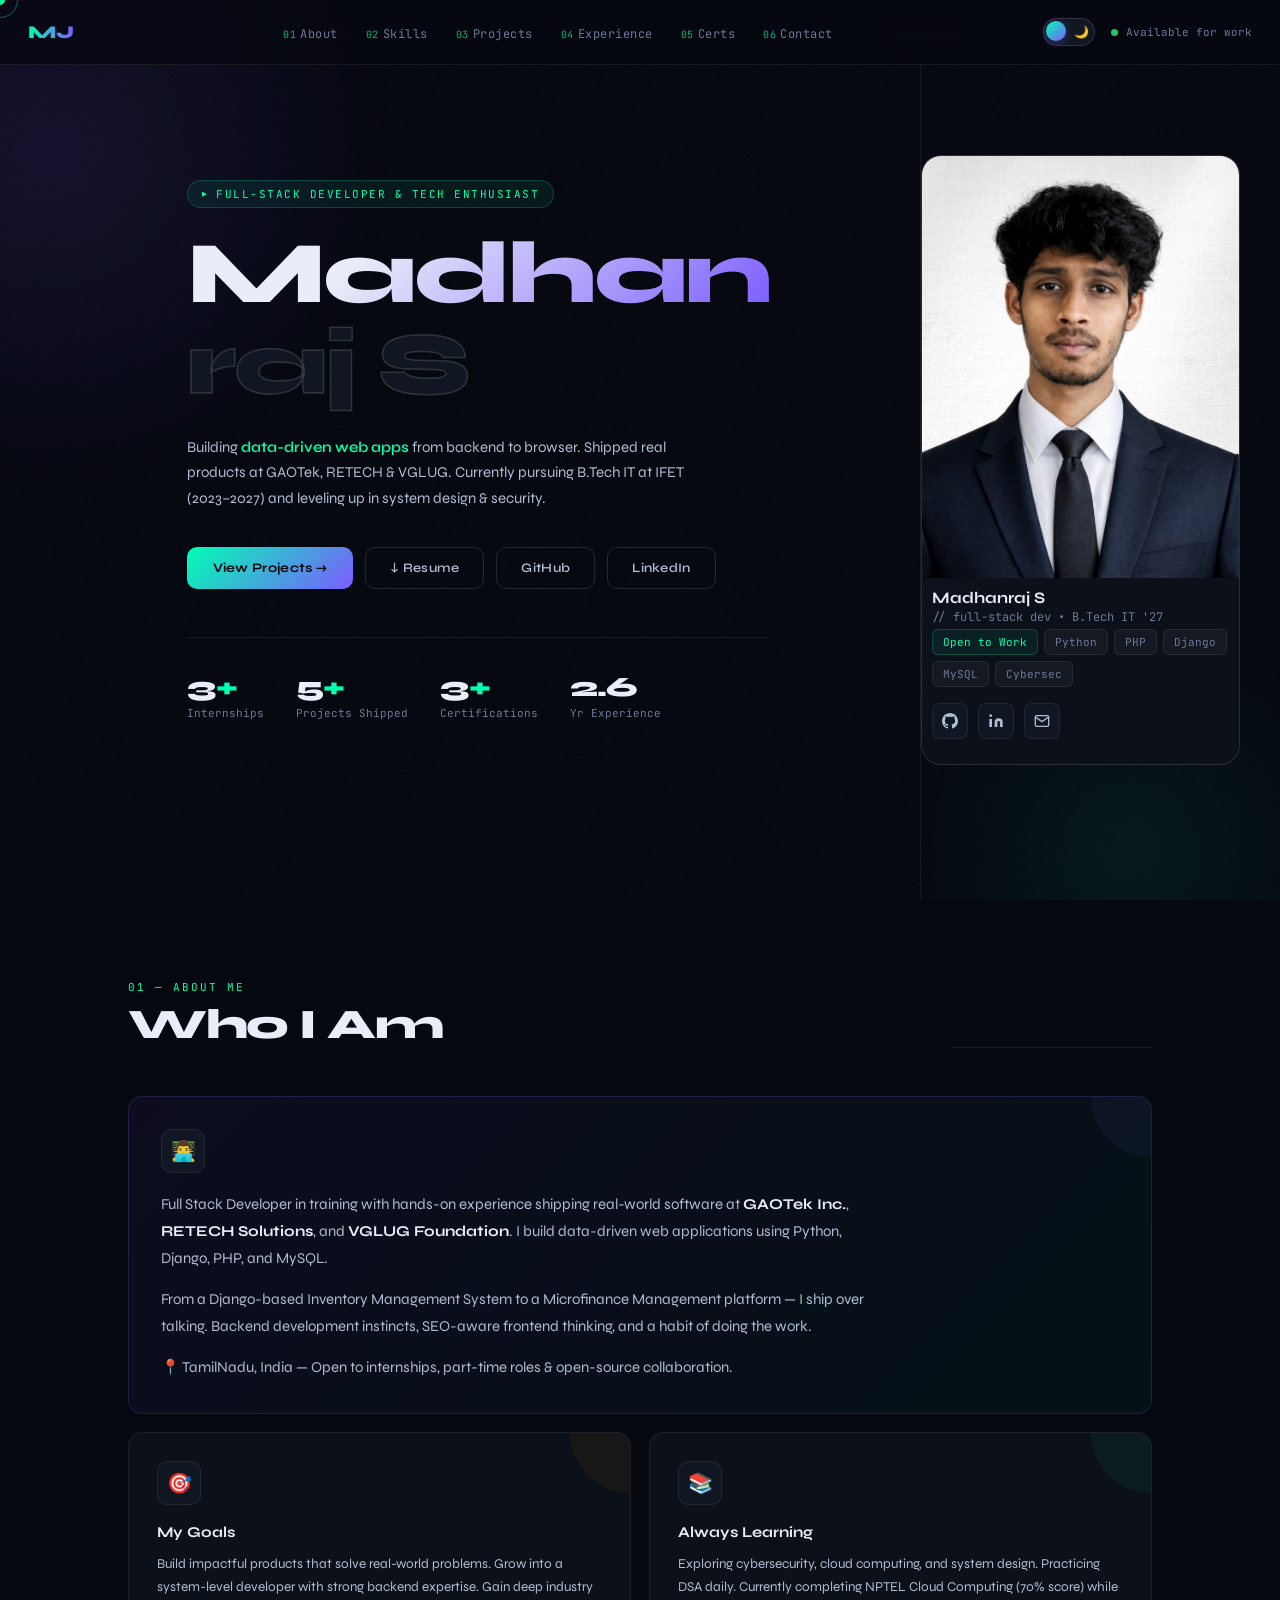
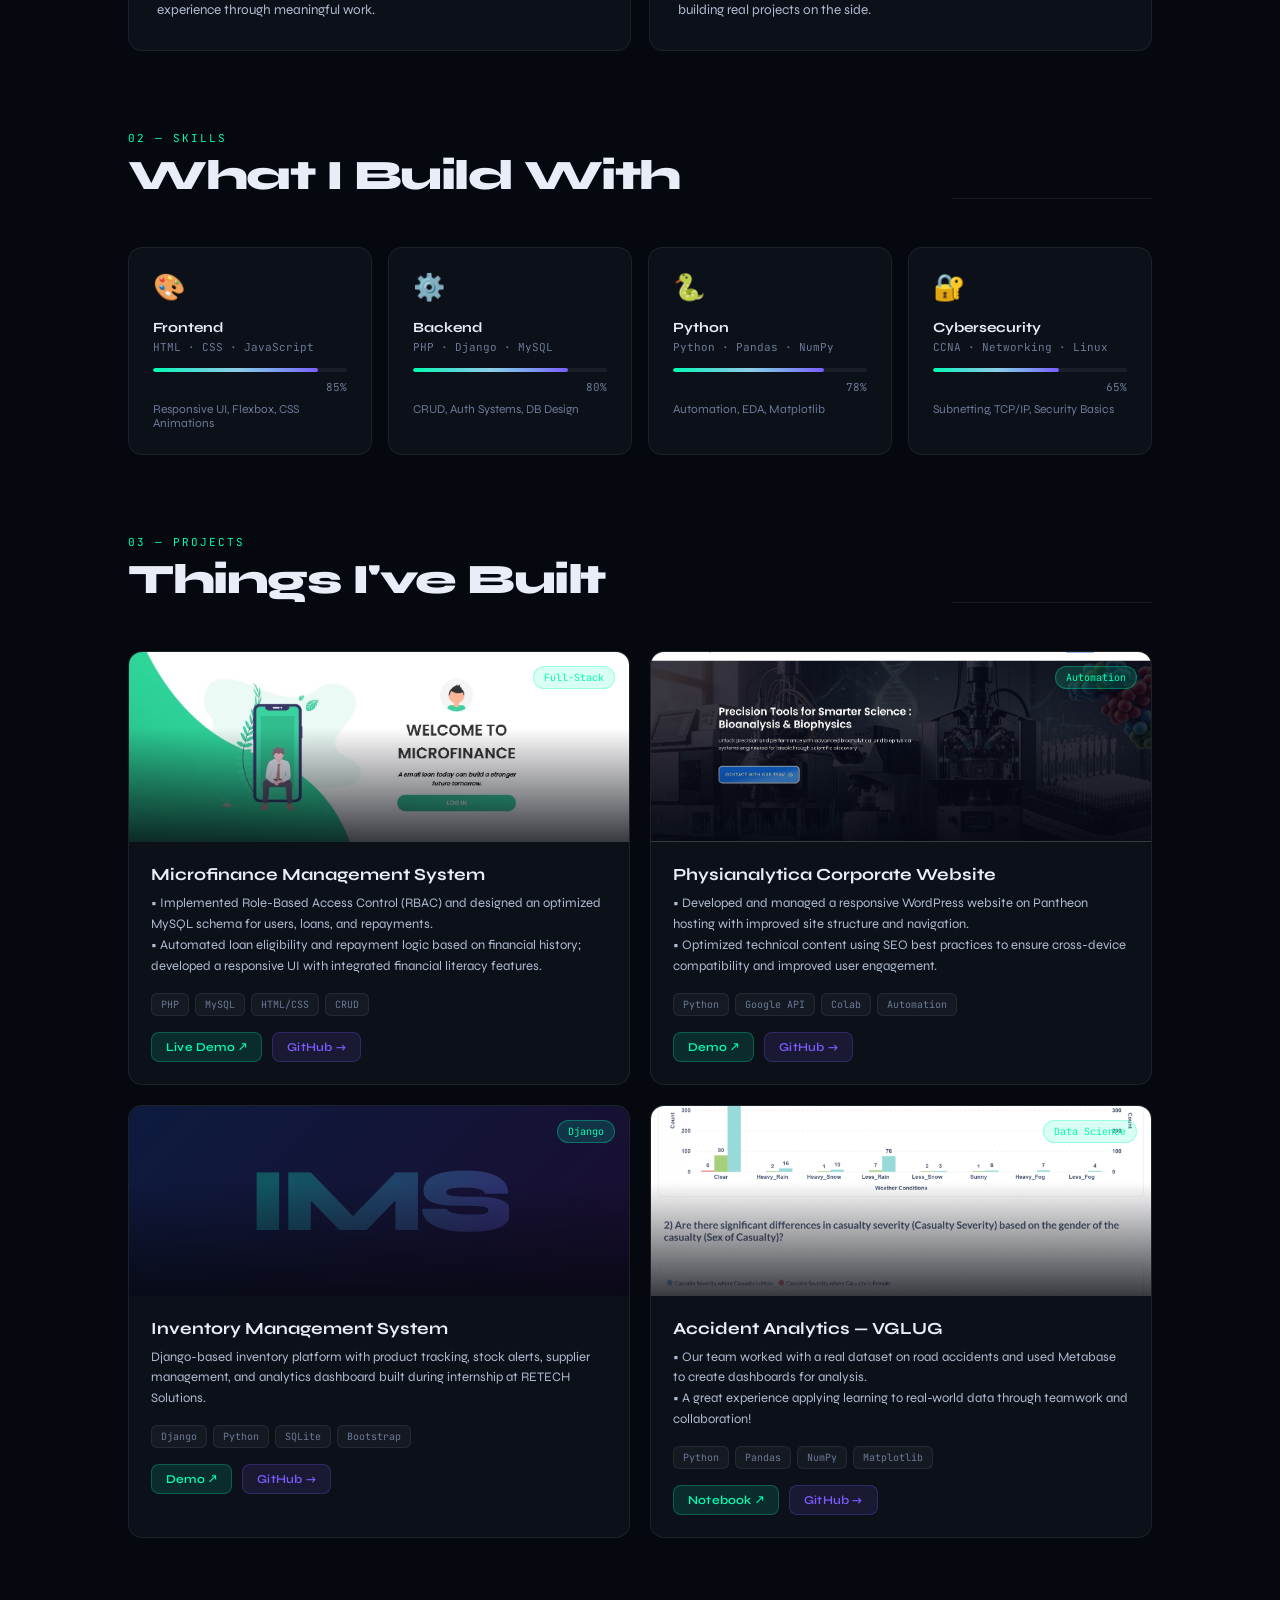
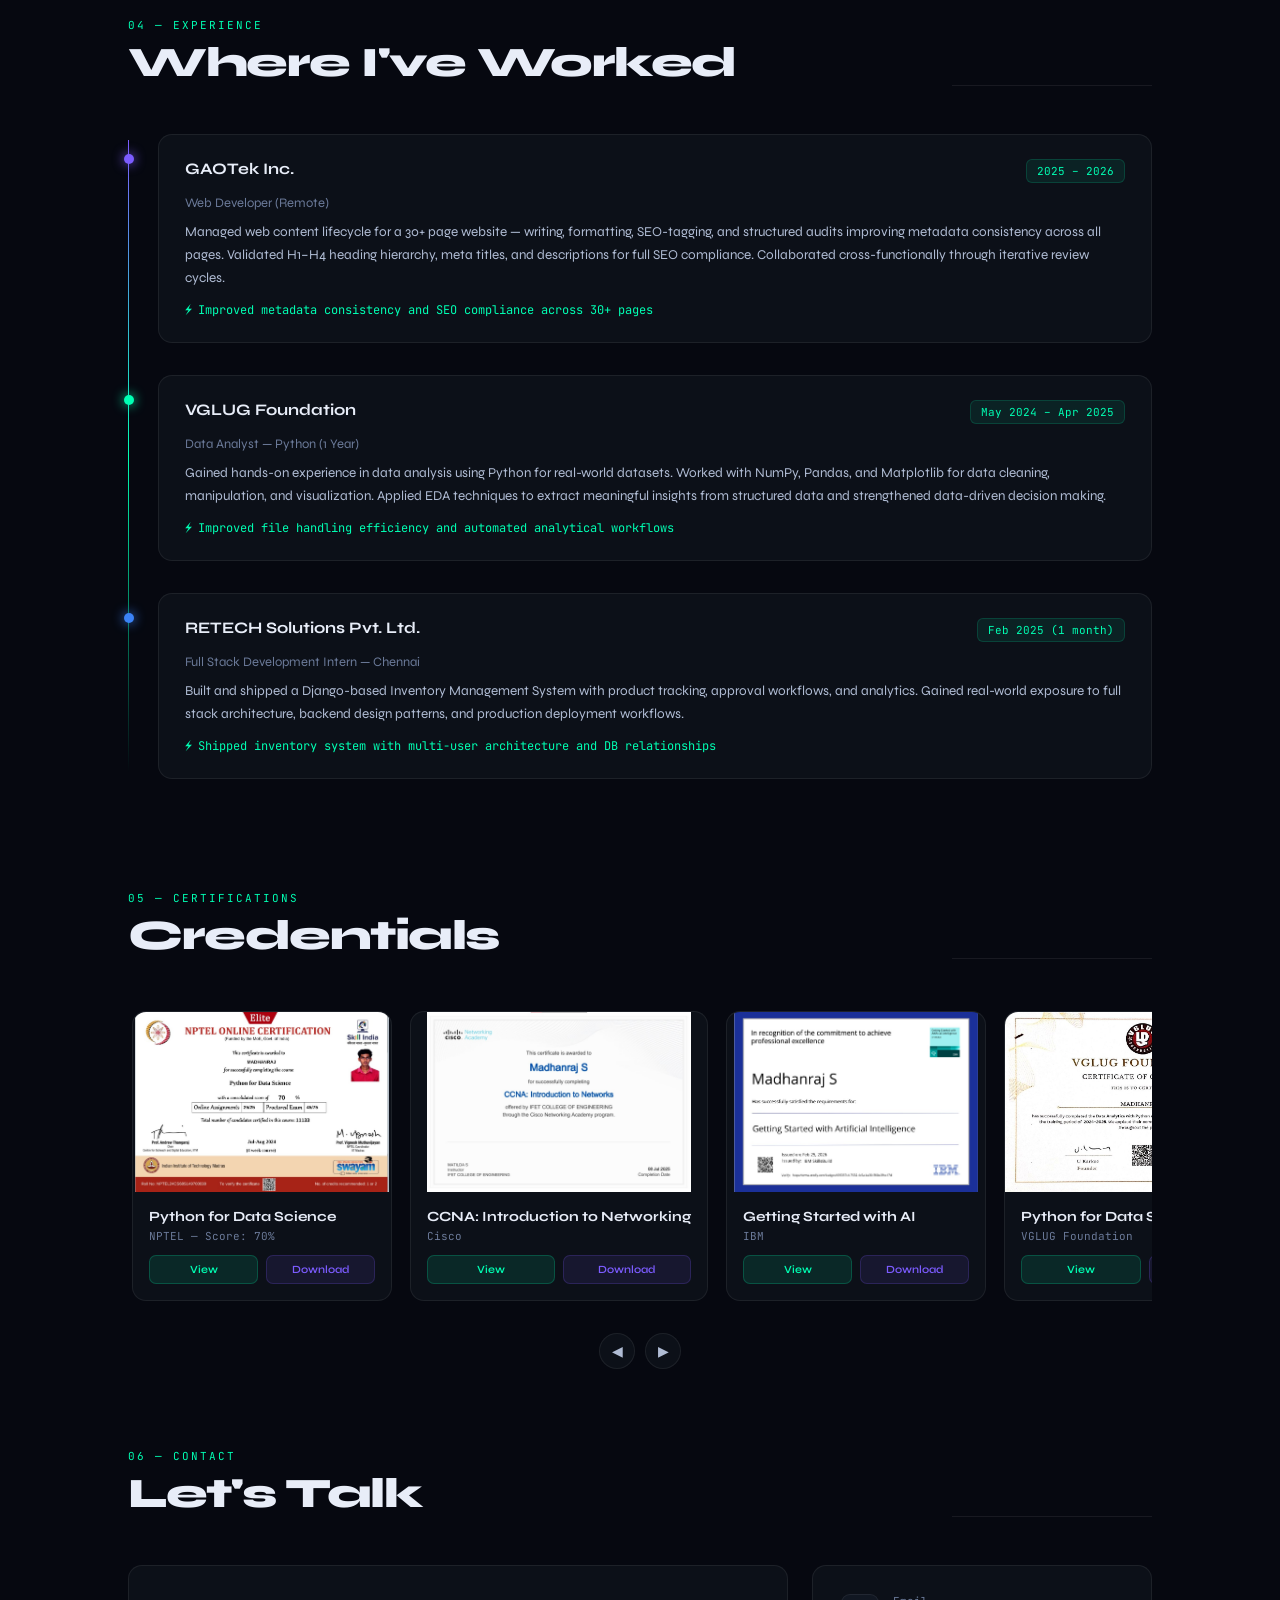
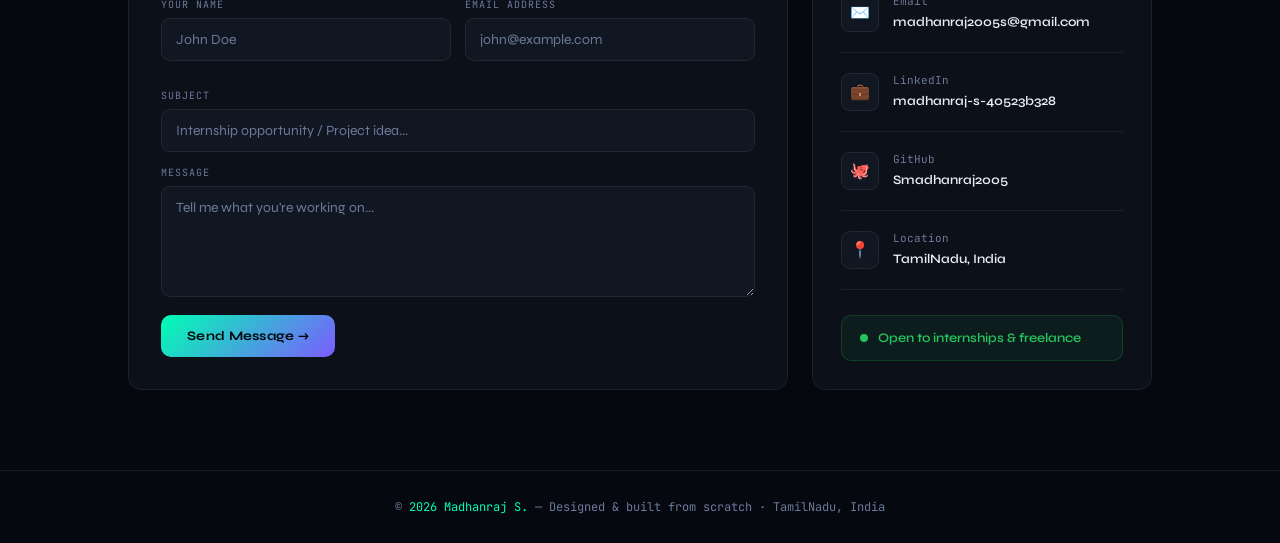
==== commit 2b309edf: "Update index.html" ====
--- a/index.html
+++ b/index.html
@@ -715,7 +715,7 @@
   <div class="hero-glow"></div>
   <div class="hero-glow2"></div>
   <div class="hero-left container" style="max-width:680px;padding-left:clamp(28px,5vw,80px)">
-    <div class="hero-eyebrow">Full-Stack Developer & Cybersecurity Enthusiast</div>
+    <div class="hero-eyebrow">Full-Stack Developer & Tech Enthusiast</div>
     <h1 class="hero-name"><span>Madhan</span></h1>
     <div class="hero-subtitle">raj S</div>
     <p class="hero-desc">
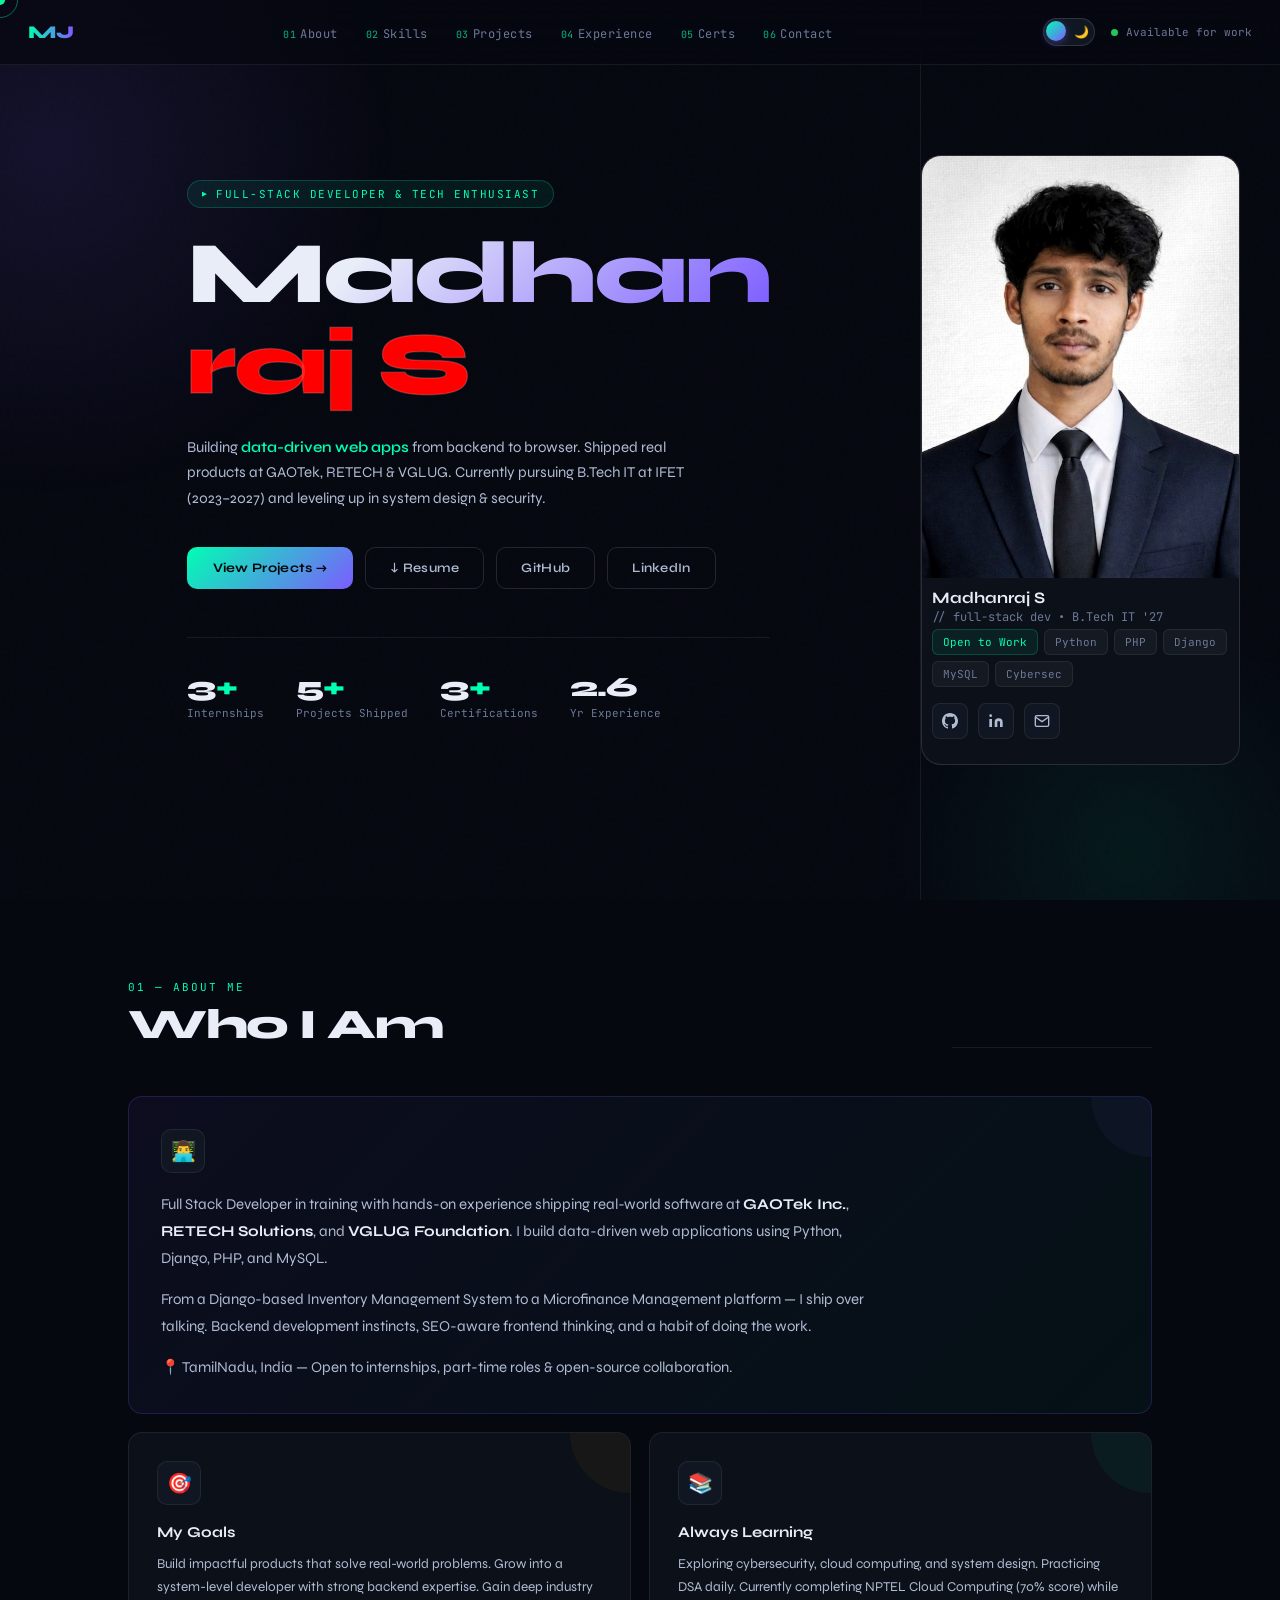
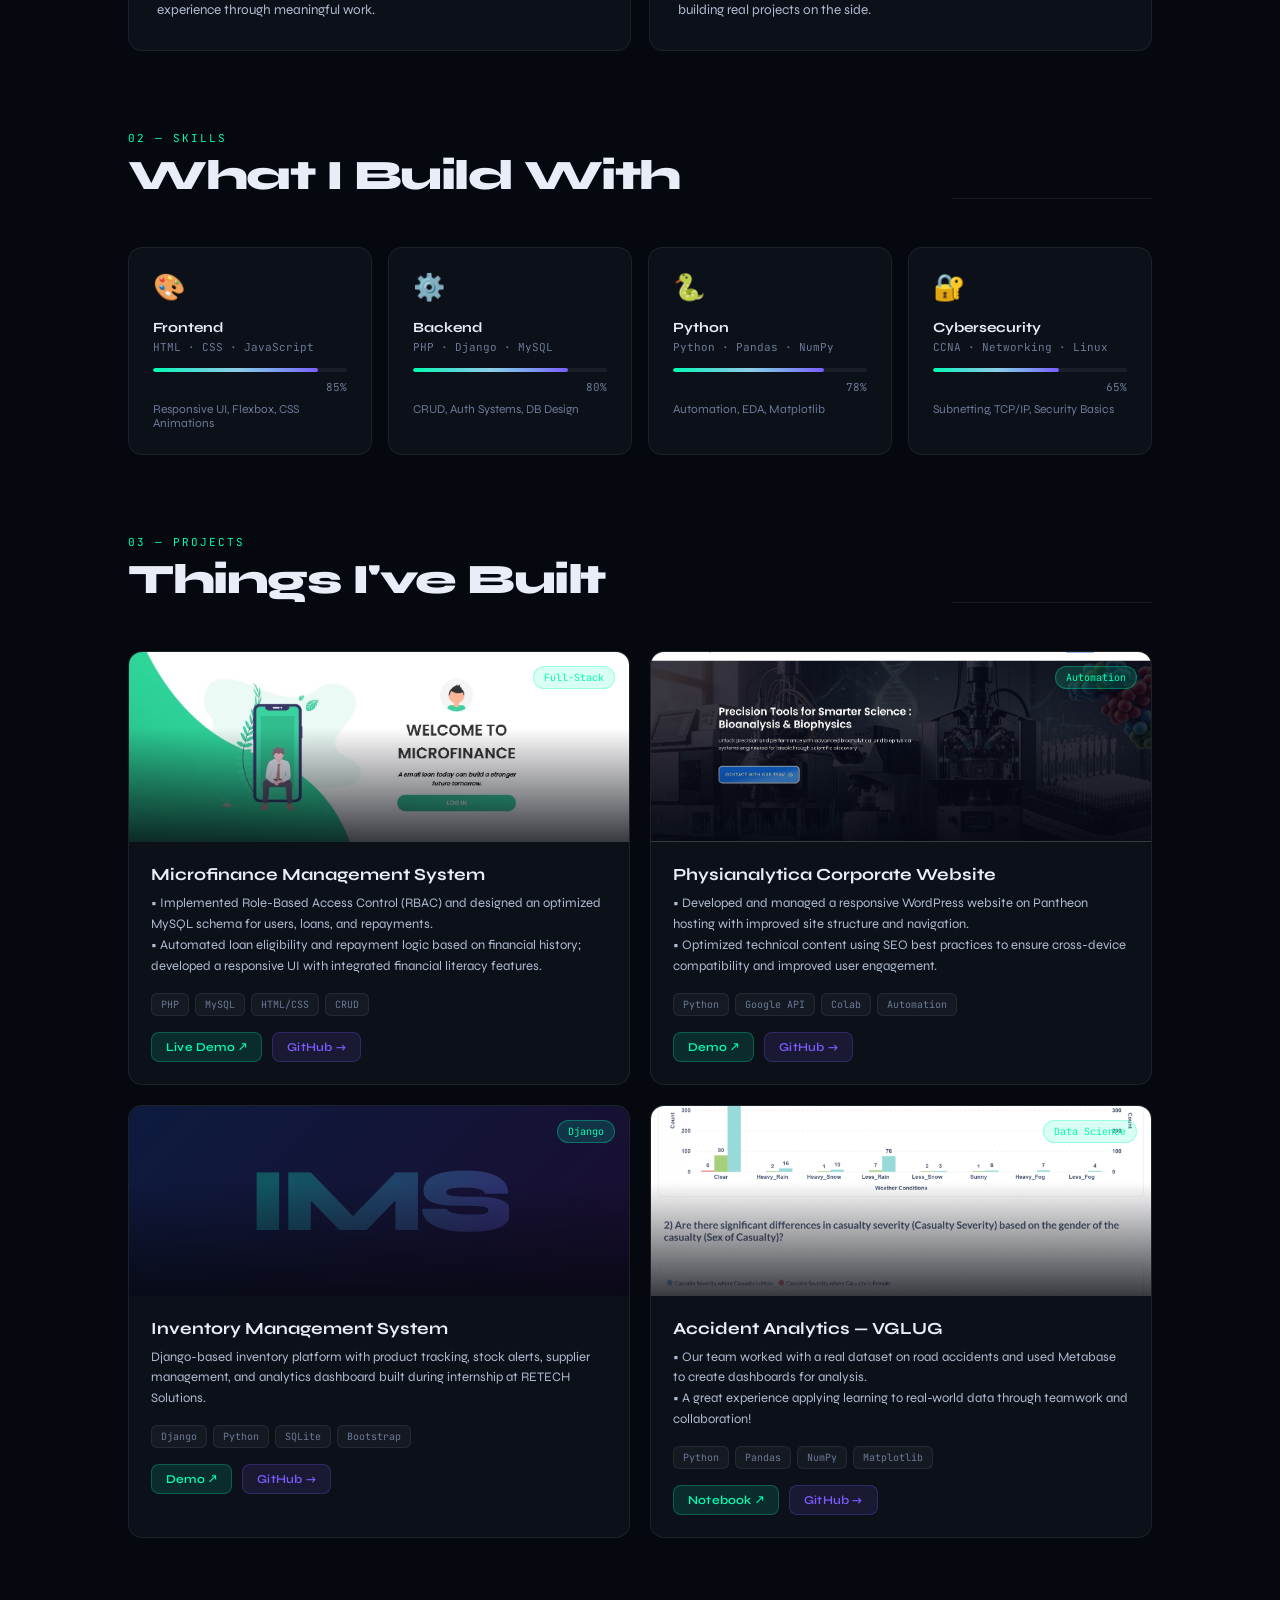
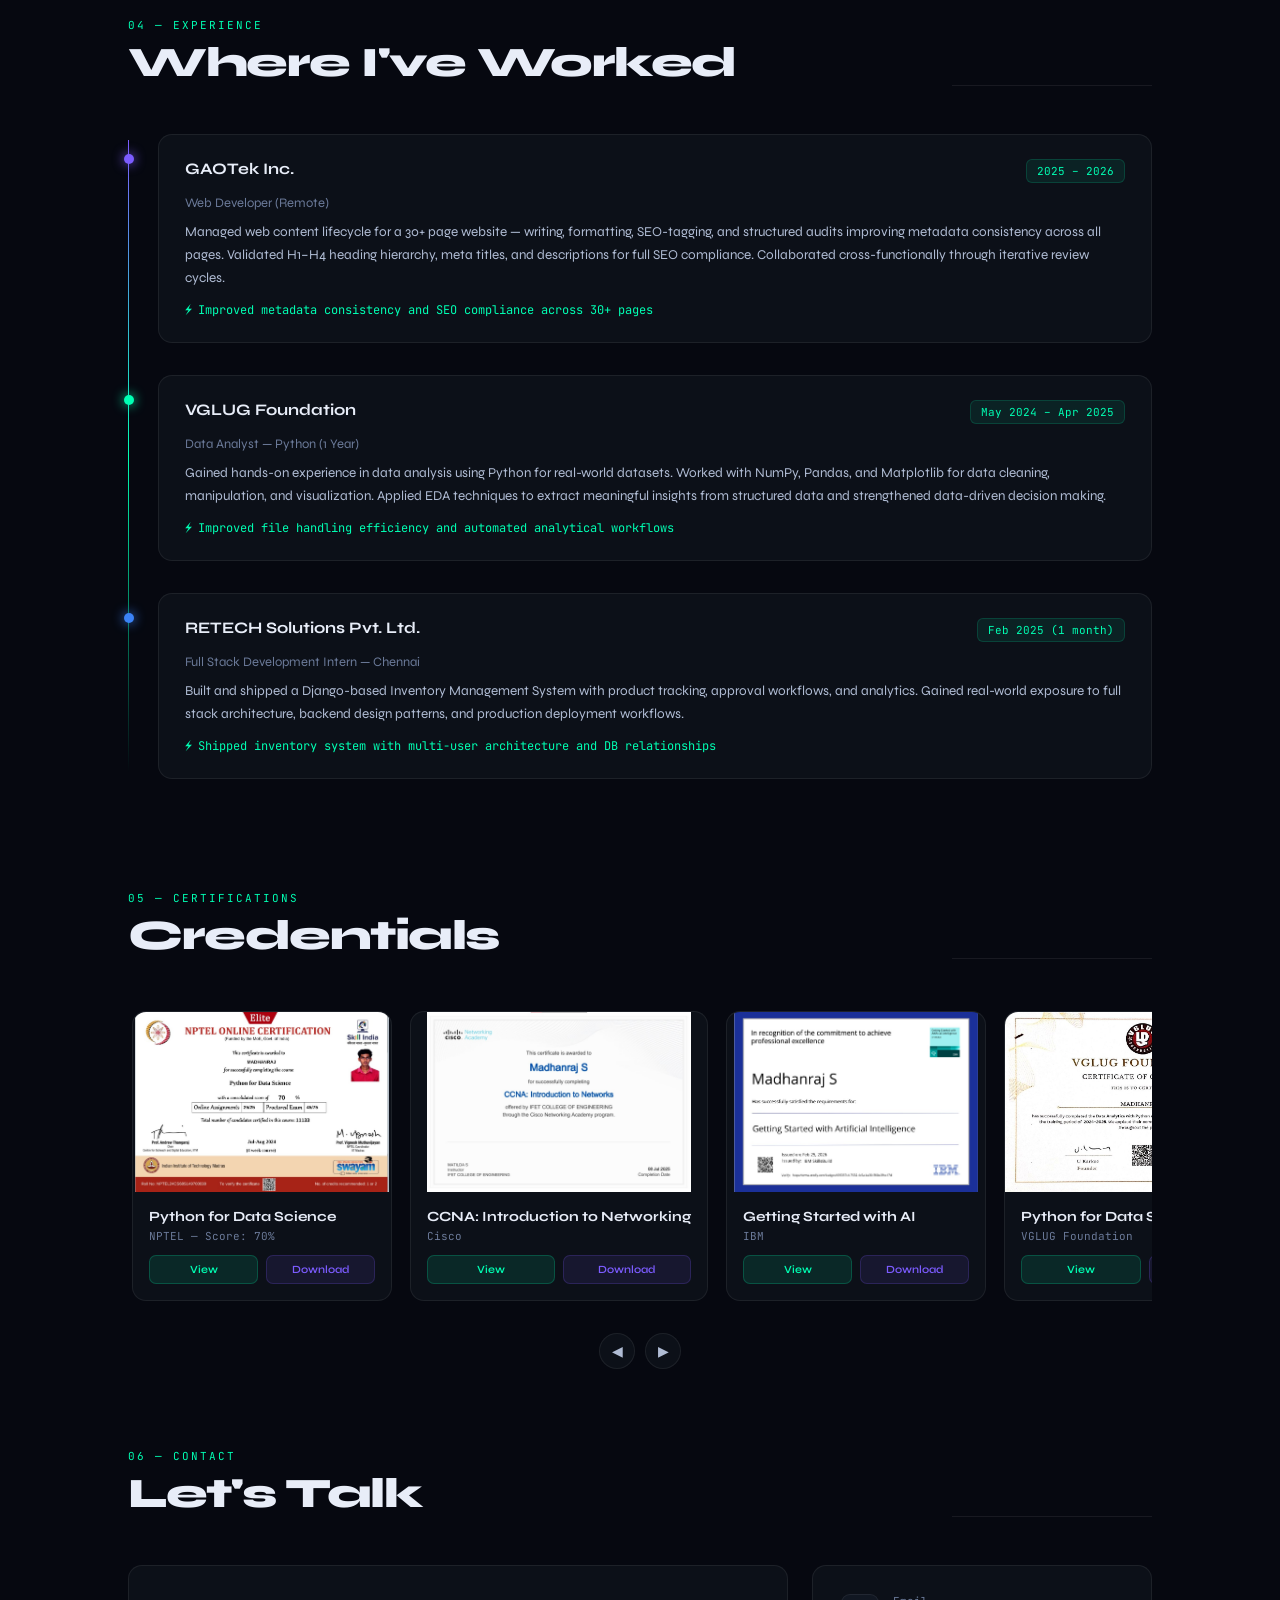
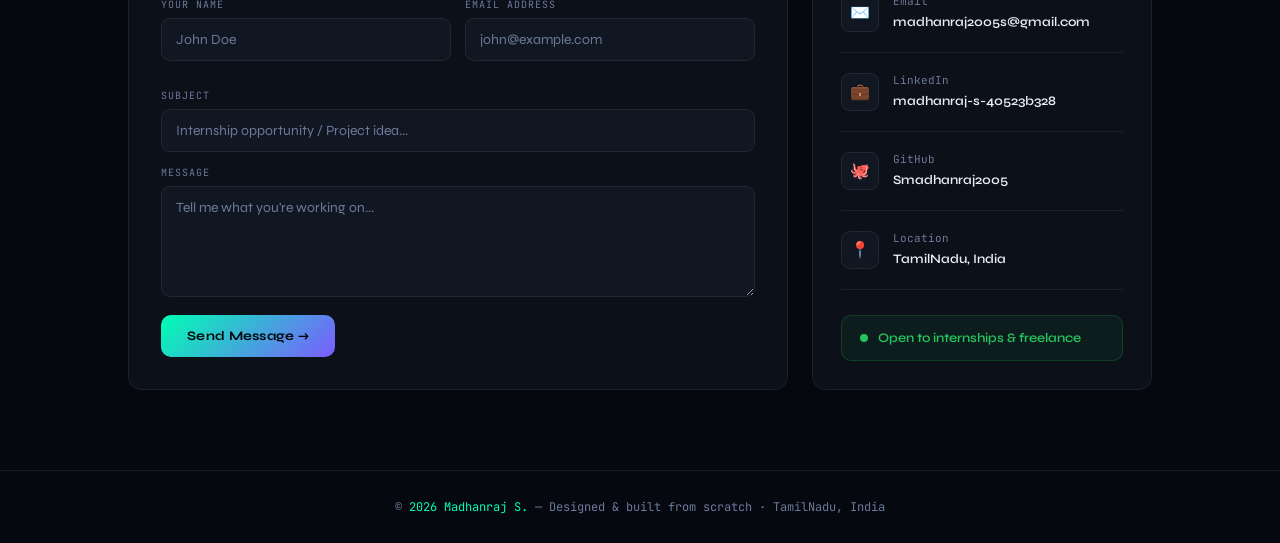
==== commit def65c6f: "Update print statement from 'Hello' to 'Goodbye'" ====
--- a/index.html
+++ b/index.html
@@ -228,7 +228,7 @@
   font-weight:800;
   line-height:.95;
   letter-spacing:-3px;
-  color:var(--surface2);
+  color:red;
   -webkit-text-stroke:1.5px rgba(0,0,0,.1);
   margin-bottom:28px;
 }
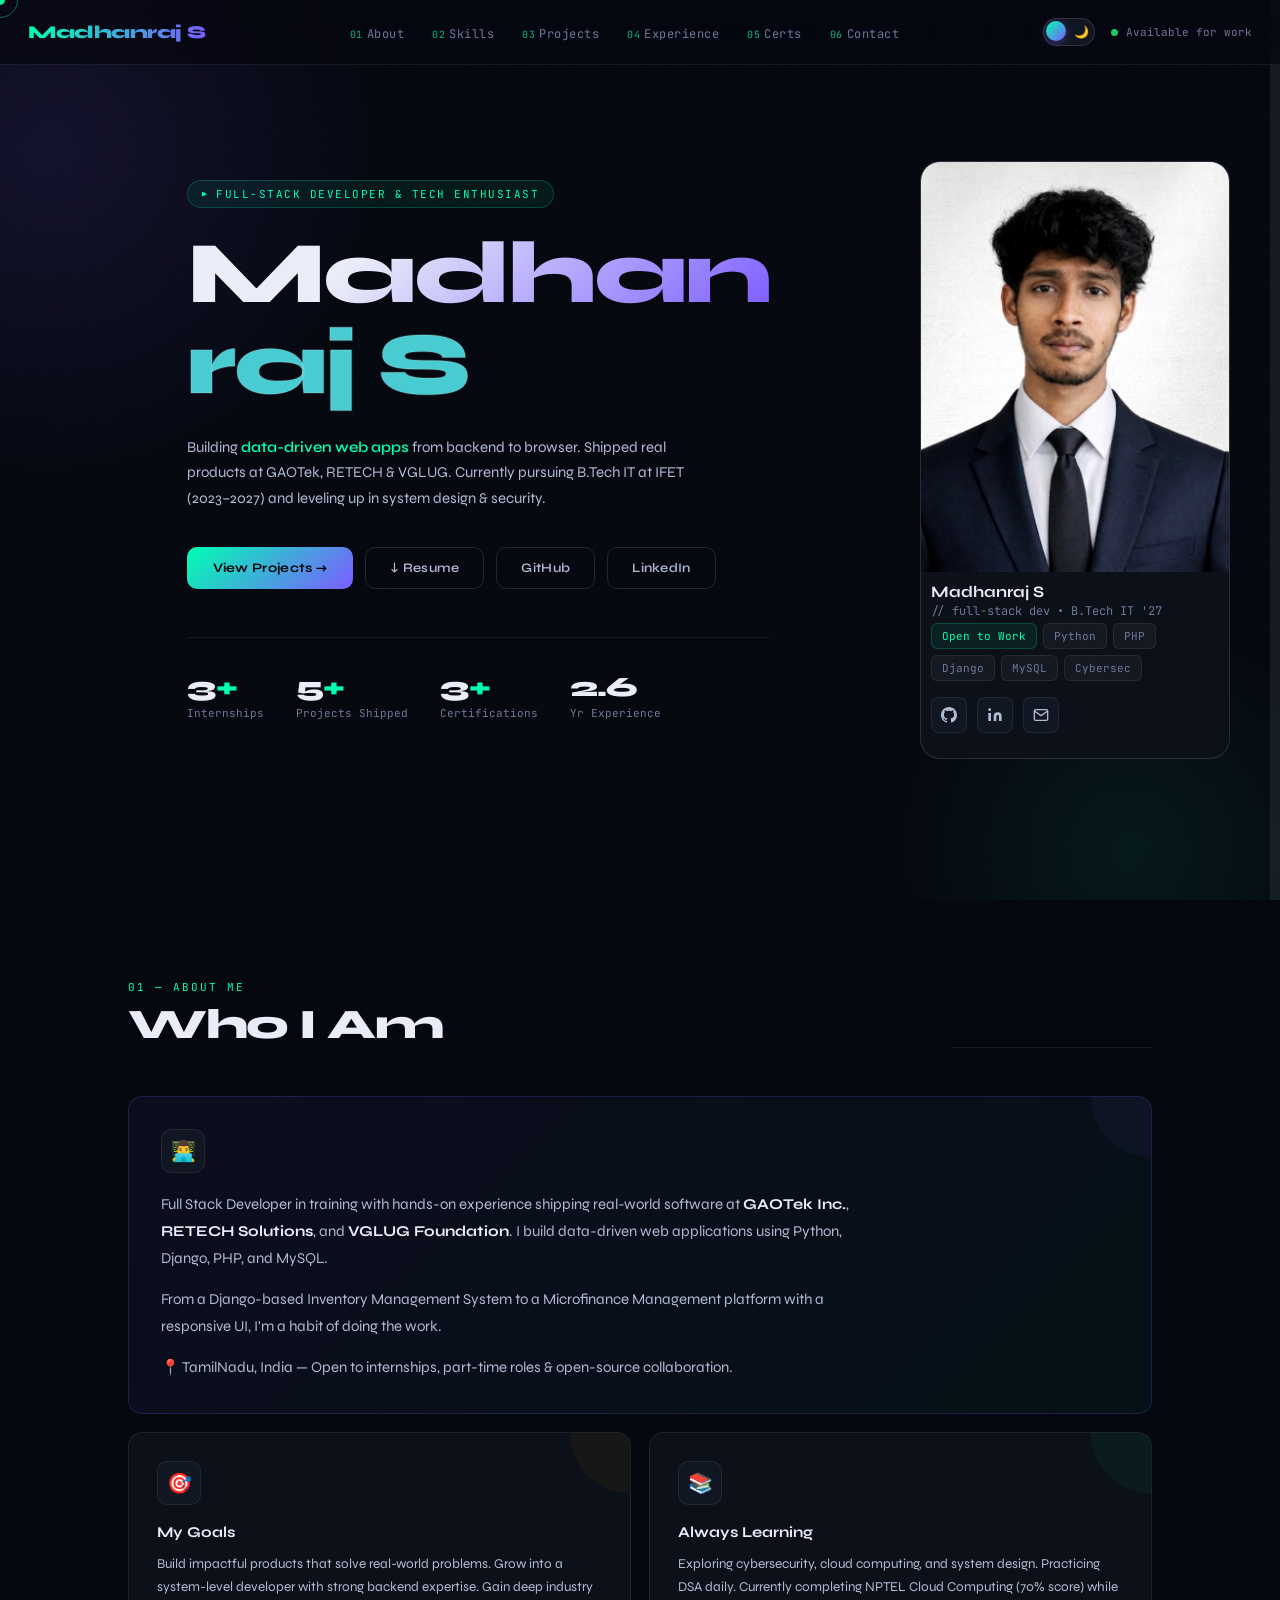
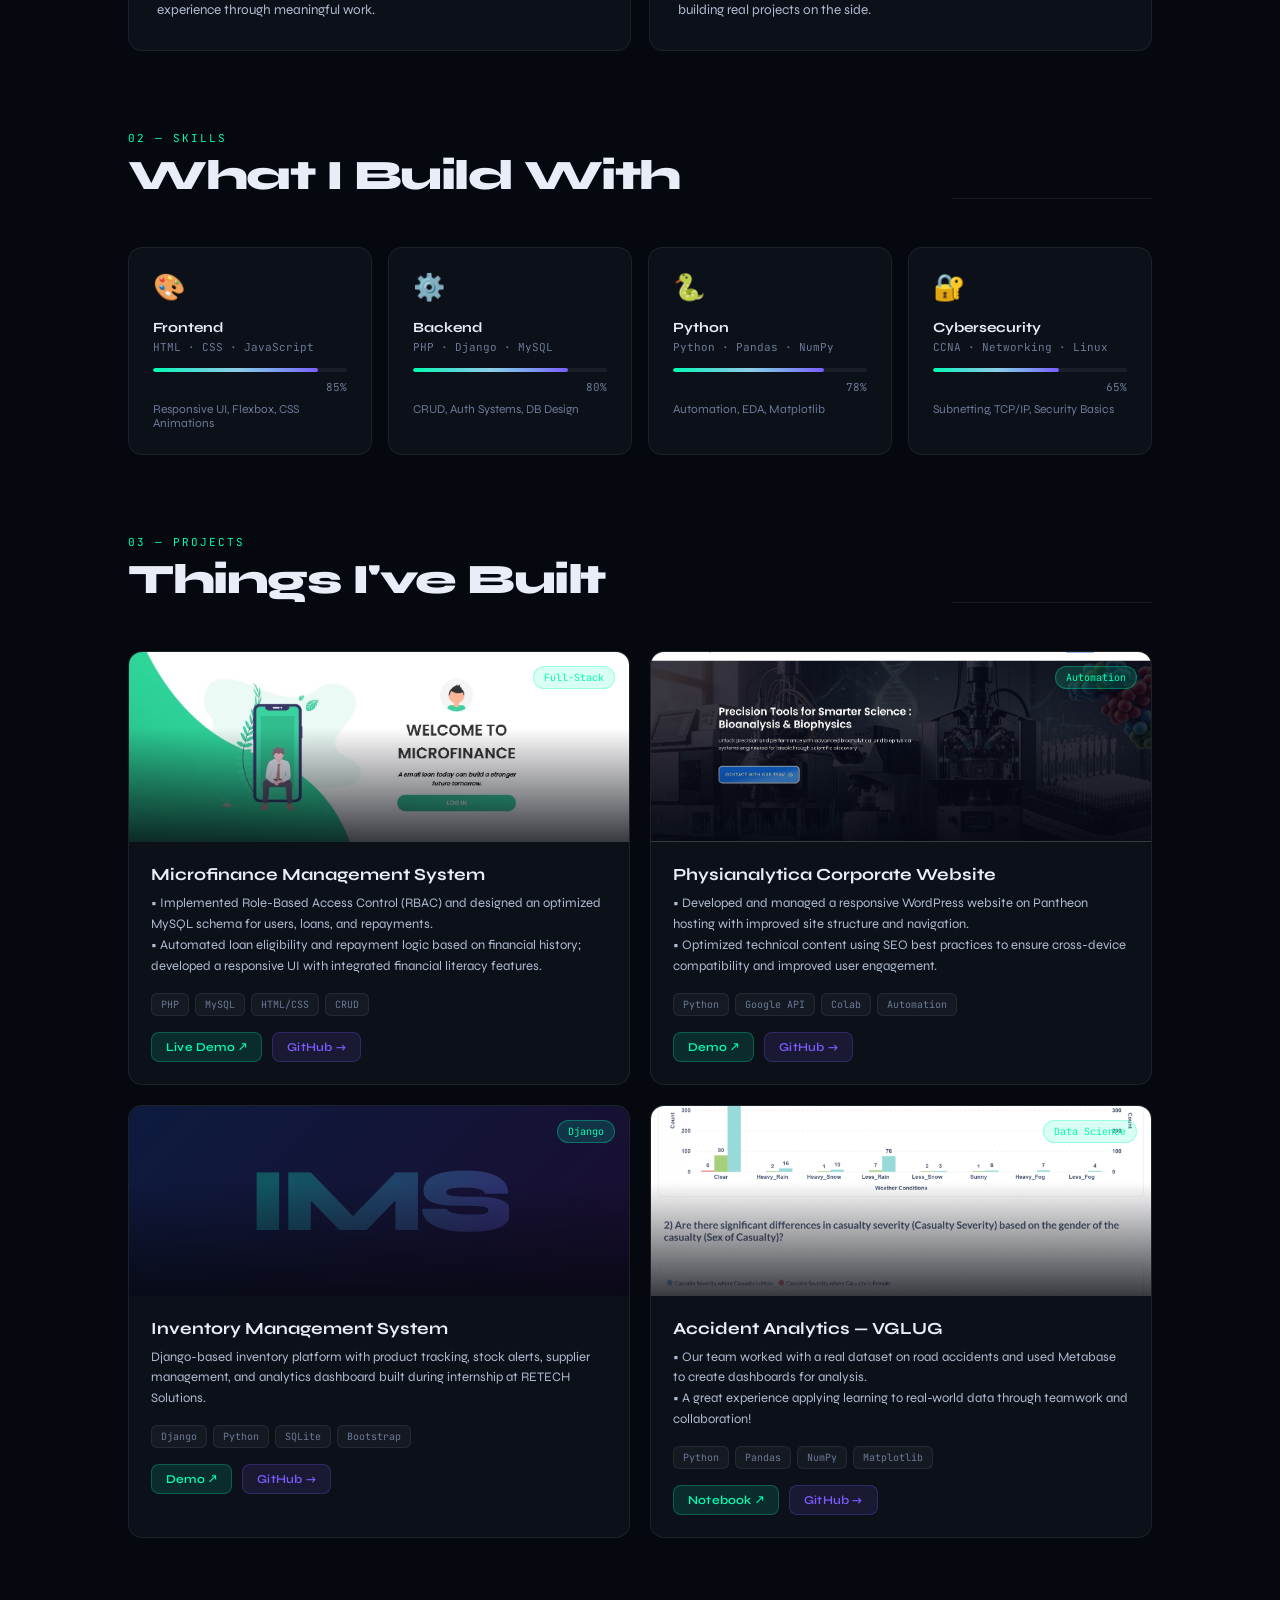
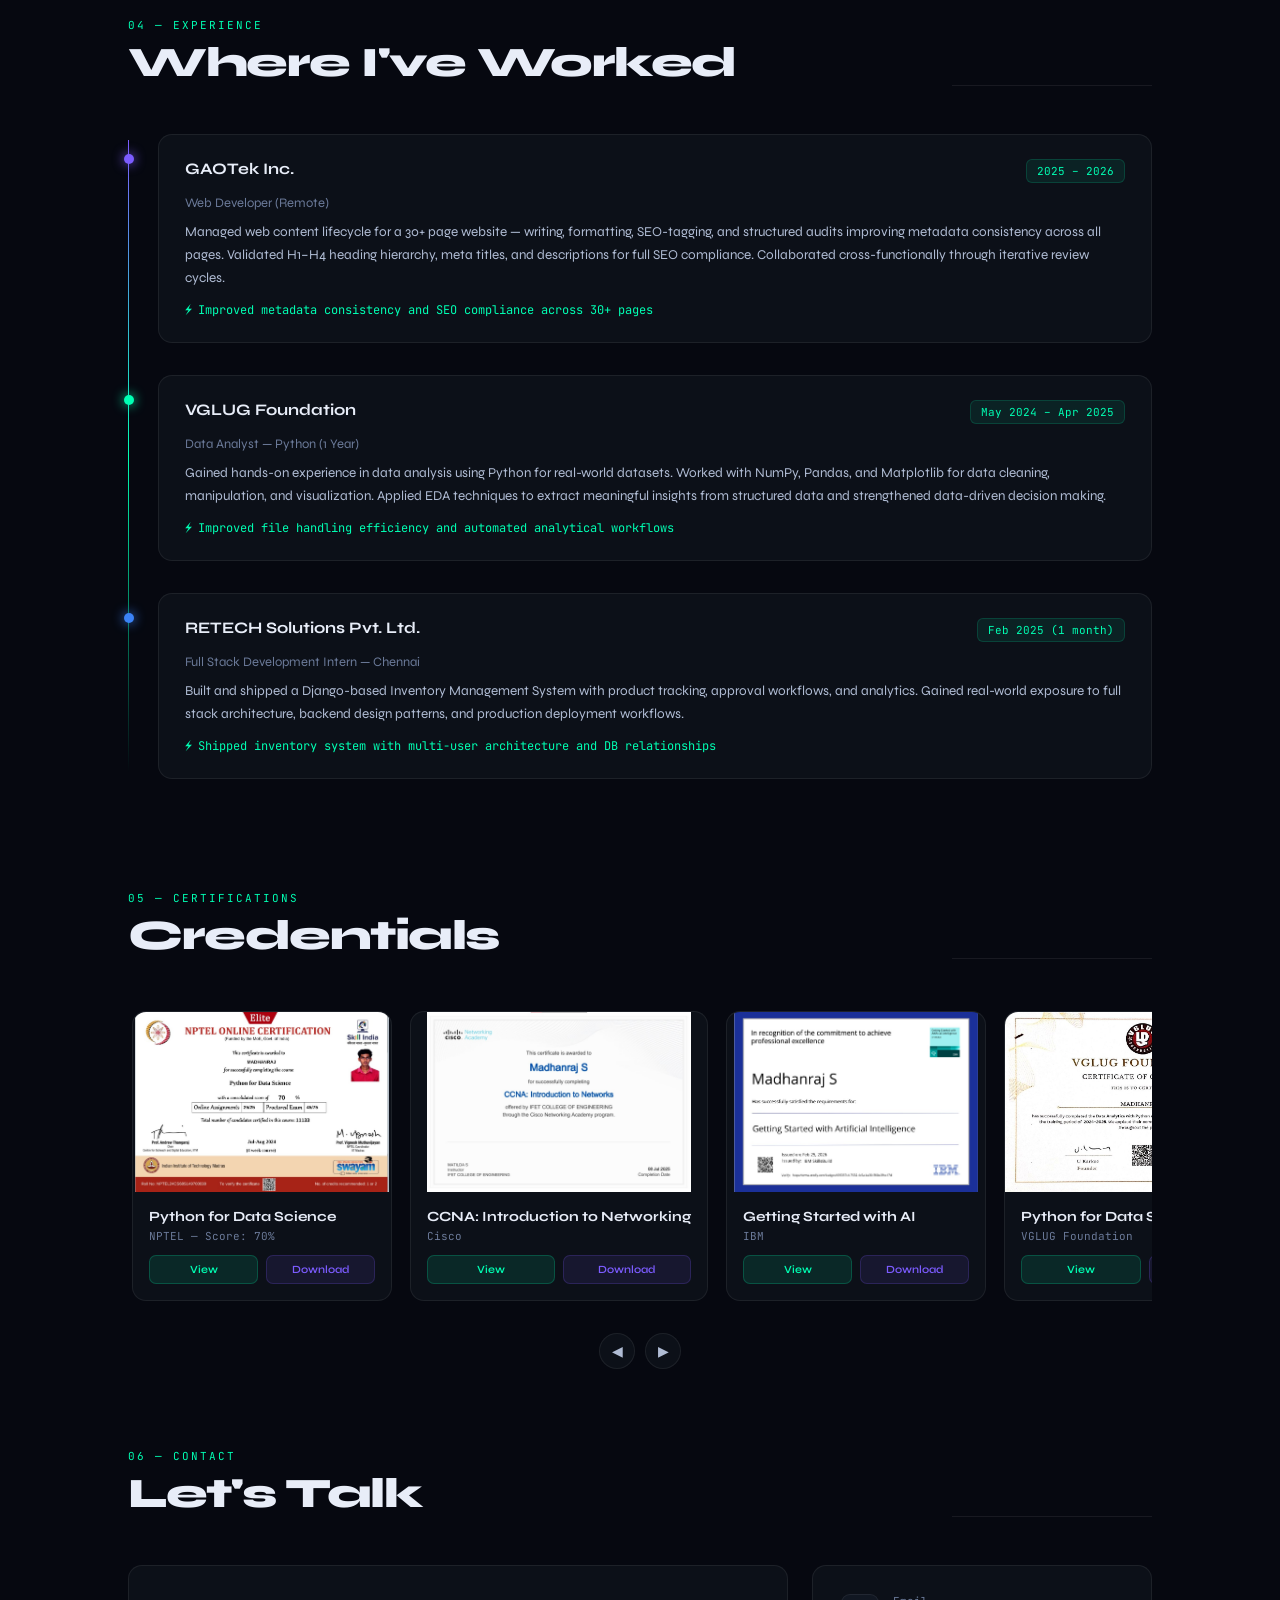
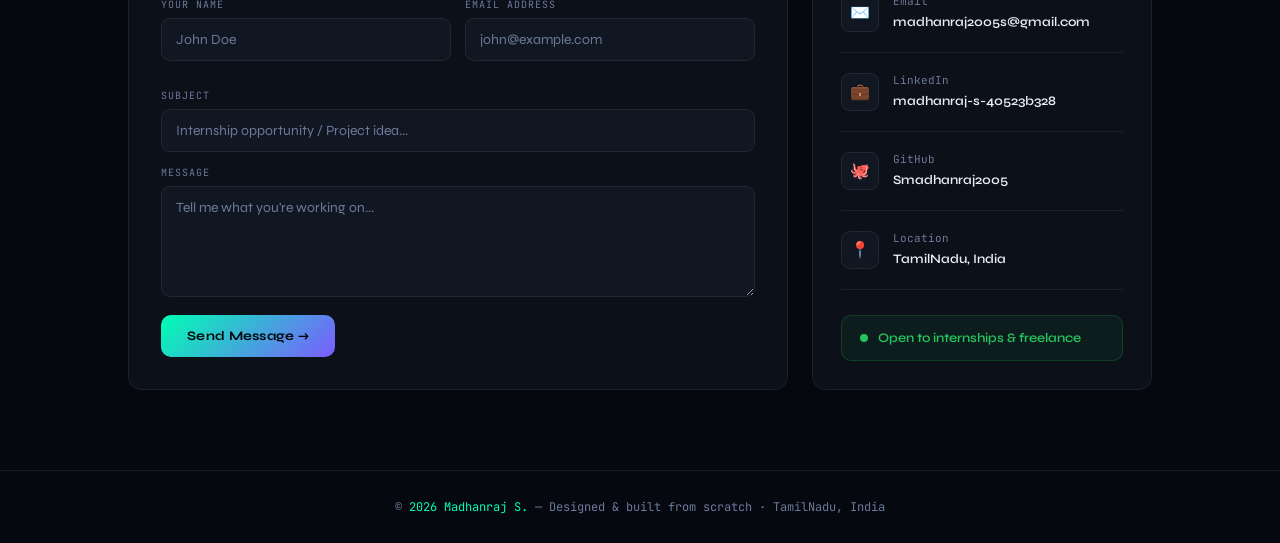
==== commit 4cd80d4f: "Update index.html" ====
--- a/index.html
+++ b/index.html
@@ -5,676 +5,7 @@
 <meta name="viewport" content="width=device-width,initial-scale=1"/>
 <title>Madhanraj — Full-Stack Developer</title>
 <link href="https://fonts.googleapis.com/css2?family=Syne:wght@400;500;600;700;800&family=JetBrains+Mono:wght@300;400;500&display=swap" rel="stylesheet">
-<style>
-/* ── THEME VARIABLES ── */
-:root, [data-theme="dark"] {
-  --bg:#060810;
-  --surface:#0c1018;
-  --surface2:#111722;
-  --border:rgba(255,255,255,0.07);
-  --border2:rgba(255,255,255,0.12);
-  --mint:#00ffb3;
-  --violet:#7c5cff;
-  --blue:#3b82f6;
-  --muted:#6b7a99;
-  --text:#e8edf8;
-  --text2:#b0bcd4;
-  --r:14px;
-  --nav-bg:rgba(6,8,16,0.7);
-  --noise-opacity:0.4;
-  --theme-icon:'☀️';
-}
-
-[data-theme="light"] {
-  --bg:#f0f4ff;
-  --surface:#ffffff;
-  --surface2:#e8eef8;
-  --border:rgba(0,0,0,0.08);
-  --border2:rgba(0,0,0,0.14);
-  --mint:#00b37d;
-  --violet:#6b44f8;
-  --blue:#2563eb;
-  --muted:#7a87a3;
-  --text:#111827;
-  --text2:#374151;
-  --nav-bg:rgba(240,244,255,0.82);
-  --noise-opacity:0.06;
-  --theme-icon:'🌙';
-}
-
-*{box-sizing:border-box;margin:0;padding:0}
-html{scroll-behavior:smooth}
-body{
-  font-family:'Syne',sans-serif;
-  background:var(--bg);
-  color:var(--text);
-  -webkit-font-smoothing:antialiased;
-  overflow-x:hidden;
-  transition:background .3s, color .3s;
-}
-
-/* ── NOISE LAYER ── */
-body::before{
-  content:'';
-  position:fixed;inset:0;
-  background-image:url("data:image/svg+xml,%3Csvg viewBox='0 0 256 256' xmlns='http://www.w3.org/2000/svg'%3E%3Cfilter id='n'%3E%3CfeTurbulence type='fractalNoise' baseFrequency='0.9' numOctaves='4'/%3E%3C/filter%3E%3Crect width='100%25' height='100%25' filter='url(%23n)' opacity='0.035'/%3E%3C/svg%3E");
-  pointer-events:none;z-index:0;opacity:var(--noise-opacity);
-  transition:opacity .3s;
-}
-
-/* ── CURSOR ── */
-.cursor{position:fixed;width:10px;height:10px;background:var(--mint);border-radius:50%;pointer-events:none;z-index:9999;transform:translate(-50%,-50%);transition:transform .1s,width .2s,height .2s;mix-blend-mode:difference}
-.cursor-ring{position:fixed;width:36px;height:36px;border:1.5px solid var(--mint);border-radius:50%;pointer-events:none;z-index:9998;transform:translate(-50%,-50%);transition:transform .15s,opacity .3s;opacity:.4}
-
-/* ── SCROLLBAR ── */
-::-webkit-scrollbar{width:3px}
-::-webkit-scrollbar-thumb{background:var(--violet)}
-
-/* ── LAYOUT ── */
-.container{max-width:1080px;margin:0 auto;padding:0 28px}
-
-/* ── NAV ── */
-nav{
-  position:fixed;top:0;left:0;right:0;
-  z-index:100;
-  padding:18px 28px;
-  display:flex;align-items:center;justify-content:space-between;
-  background:var(--nav-bg);
-  backdrop-filter:blur(18px);
-  border-bottom:1px solid var(--border);
-  transition:background .3s;
-}
-.nav-logo{
-  font-size:18px;font-weight:800;letter-spacing:-.5px;
-  background:linear-gradient(90deg,var(--mint),var(--violet));
-  -webkit-background-clip:text;background-clip:text;color:transparent;
-}
-.nav-links{display:flex;gap:28px;list-style:none}
-.nav-links a{
-  font-family:'JetBrains Mono',monospace;
-  font-size:12px;color:var(--muted);
-  text-decoration:none;letter-spacing:.5px;
-  transition:color .2s;
-  position:relative;
-}
-.nav-links a::before{
-  content:attr(data-num);
-  color:var(--mint);font-size:10px;
-  margin-right:4px;opacity:.7;
-}
-.nav-links a:hover{color:var(--text)}
-
-/* ── THEME TOGGLE ── */
-.nav-right {
-  display: flex;
-  align-items: center;
-  gap: 16px;
-}
-.theme-toggle {
-  position: relative;
-  width: 52px;
-  height: 28px;
-  cursor: pointer;
-  flex-shrink: 0;
-}
-.theme-toggle input {
-  opacity: 0;
-  width: 0;
-  height: 0;
-  position: absolute;
-}
-.toggle-track {
-  position: absolute;
-  inset: 0;
-  border-radius: 999px;
-  background: var(--surface2);
-  border: 1.5px solid var(--border2);
-  transition: background .35s, border-color .35s;
-  display: flex;
-  align-items: center;
-  justify-content: space-between;
-  padding: 0 5px;
-  font-size: 12px;
-  overflow: hidden;
-}
-.toggle-track .icon-sun { opacity: 1; transition: opacity .3s; }
-.toggle-track .icon-moon { opacity: 1; transition: opacity .3s; }
-.toggle-thumb {
-  position: absolute;
-  top: 3px;
-  left: 3px;
-  width: 20px;
-  height: 20px;
-  border-radius: 50%;
-  background: linear-gradient(135deg, var(--mint), var(--violet));
-  transition: transform .35s cubic-bezier(.68,-.55,.27,1.55), box-shadow .3s;
-  box-shadow: 0 2px 8px rgba(124,92,255,.4);
-}
-.theme-toggle input:checked ~ .toggle-thumb {
-  transform: translateX(24px);
-  background: linear-gradient(135deg, #fbbf24, #f59e0b);
-  box-shadow: 0 2px 10px rgba(251,191,36,.5);
-}
-[data-theme="light"] .toggle-track {
-  background: #e0e8ff;
-  border-color: rgba(0,0,0,.12);
-}
-
-.nav-status{
-  display:flex;align-items:center;gap:8px;
-  font-family:'JetBrains Mono',monospace;font-size:11px;color:var(--muted);
-}
-.status-dot{width:7px;height:7px;background:#22c55e;border-radius:50%;animation:pulse-dot 2s infinite}
-@keyframes pulse-dot{0%,100%{opacity:1}50%{opacity:.3}}
-
-/* ── HERO ── */
-.hero{
-  min-height:100vh;
-  display:grid;
-  grid-template-columns:1fr 360px;
-  gap:0;
-  align-items:center;
-  padding-top:80px;
-  position:relative;
-  overflow:hidden;
-}
-.hero-glow{
-  position:absolute;
-  top:-200px;left:-300px;
-  width:700px;height:700px;
-  background:radial-gradient(circle,rgba(124,92,255,.12),transparent 70%);
-  pointer-events:none;
-}
-.hero-glow2{
-  position:absolute;
-  bottom:-200px;right:-100px;
-  width:500px;height:500px;
-  background:radial-gradient(circle,rgba(0,255,179,.07),transparent 70%);
-  pointer-events:none;
-}
-[data-theme="light"] .hero-glow {
-  background: radial-gradient(circle,rgba(107,68,248,.07),transparent 70%);
-}
-[data-theme="light"] .hero-glow2 {
-  background: radial-gradient(circle,rgba(0,179,125,.06),transparent 70%);
-}
-.hero-left{padding:60px 28px 60px 28px;position:relative;z-index:1}
-.hero-eyebrow{
-  display:inline-flex;align-items:center;gap:8px;
-  font-family:'JetBrains Mono',monospace;font-size:11px;
-  color:var(--mint);letter-spacing:1.5px;text-transform:uppercase;
-  background:rgba(0,255,179,.07);border:1px solid rgba(0,255,179,.2);
-  padding:6px 14px;border-radius:999px;margin-bottom:24px;
-}
-.hero-eyebrow::before{content:'▶';font-size:8px}
-[data-theme="light"] .hero-eyebrow {
-  background: rgba(0,179,125,.08);
-  border-color: rgba(0,179,125,.25);
-}
-.hero-name{
-  font-size:clamp(88px,10vw,50px);
-  font-weight:800;
-  line-height:.95;
-  letter-spacing:-3px;
-  margin-bottom:8px;
-}
-.hero-name span{
-  display:block;
-  background:linear-gradient(135deg,var(--text) 30%,var(--violet));
-  -webkit-background-clip:text;background-clip:text;color:transparent;
-}
-.hero-subtitle{
-  font-size:clamp(52px,7vw,88px);
-  font-weight:800;
-  line-height:.95;
-  letter-spacing:-3px;
-  color:red;
-  -webkit-text-stroke:1.5px rgba(0,0,0,.1);
-  margin-bottom:28px;
-}
-[data-theme="dark"] .hero-subtitle {
-  -webkit-text-stroke:1.5px rgba(255,255,255,.15);
-}
-.hero-desc{
-  font-size:15px;color:var(--text2);
-  line-height:1.7;max-width:500px;
-  margin-bottom:36px;
-}
-.hero-desc em{color:var(--mint);font-style:normal;font-weight:600}
-.hero-actions{display:flex;gap:12px;flex-wrap:wrap}
-.btn-primary{
-  padding:13px 26px;border-radius:10px;
-  background:linear-gradient(135deg,var(--mint),var(--violet));
-  color:#040608;font-weight:700;font-size:13px;
-  text-decoration:none;letter-spacing:.3px;
-  transition:transform .2s,box-shadow .2s;
-  display:inline-flex;align-items:center;gap:8px;
-}
-.btn-primary:hover{transform:translateY(-2px);box-shadow:0 12px 30px rgba(124,92,255,.35)}
-.btn-outline{
-  padding:12px 24px;border-radius:10px;
-  border:1.5px solid var(--border2);
-  color:var(--text2);font-weight:600;font-size:13px;
-  text-decoration:none;letter-spacing:.3px;
-  transition:all .2s;
-  display:inline-flex;align-items:center;gap:8px;
-  background:transparent;
-}
-.btn-outline:hover{border-color:var(--mint);color:var(--mint);background:rgba(0,179,125,.05)}
-.hero-stats{
-  display:flex;gap:32px;margin-top:48px;
-  padding-top:32px;
-  border-top:1px solid var(--border);
-}
-.stat-val{font-size:28px;font-weight:800;color:var(--text);letter-spacing:-1px}
-.stat-label{font-size:11px;color:var(--muted);font-family:'JetBrains Mono',monospace;margin-top:2px}
-.stat-val span{color:var(--mint)}
-
-/* HERO RIGHT — fixed padding */
-.hero-right{
-  height:100vh;
-  display:flex;flex-direction:column;justify-content:center;
-  /* ↓ changed: added right padding so photo isn't flush against edge */
-  padding:80px 40px 60px 0;
-  position:relative;z-index:1;
-  border-left:1px solid var(--border);
-}
-.hero-card{
-  background:var(--surface);
-  border:1px solid var(--border2);
-  border-radius:20px;overflow:hidden;
-  position:relative;
-}
-.hero-card::before{
-  content:'';
-  position:absolute;inset:0;
-  background:linear-gradient(135deg,rgba(124,92,255,.05),transparent 60%);
-  pointer-events:none;
-}
-.hero-photo{
-  width:100%;aspect-ratio:3/4;
-  background:linear-gradient(135deg,#1a1030,#0c1a2e);
-  position:relative;overflow:hidden;
-}
-[data-theme="light"] .hero-photo {
-  background: linear-gradient(135deg, #d4c8f8, #c0d8f8);
-}
-.hero-photo img{width:100%;height:100%;object-fit:cover;display:block;filter:contrast(1.05)saturate(1.1)}
-.hero-photo-fallback{
-  width:100%;height:100%;
-  display:grid;place-items:center;
-  font-size:72px;font-weight:800;
-  background:linear-gradient(135deg,var(--violet),var(--mint));
-  -webkit-background-clip:text;background-clip:text;color:transparent;
-  font-family:'Syne',sans-serif;
-  letter-spacing:-3px;
-}
-.hero-card-info{padding:10px;margin-bottom:15px}
-.hero-card-name{font-size:16px;font-weight:700;margin-bottom:2px}
-.hero-card-role{font-size:12px;color:var(--muted);font-family:'JetBrains Mono',monospace}
-.hero-card-tags{display:flex;flex-wrap:wrap;gap:6px;margin-top:4px;margin-bottom:12px}
-.chip{
-  font-size:11px;font-family:'JetBrains Mono',monospace;
-  padding:5px 10px;border-radius:6px;
-  background:rgba(255,255,255,.04);border:1px solid var(--border);
-  color:var(--muted);
-}
-[data-theme="light"] .chip {
-  background: rgba(0,0,0,.04);
-}
-.chip.green{background:rgba(0,255,179,.07);border-color:rgba(0,255,179,.2);color:var(--mint)}
-[data-theme="light"] .chip.green {
-  background: rgba(0,179,125,.08);
-  border-color: rgba(0,179,125,.25);
-}
-.hero-links{display:flex;gap:10px;margin-top:16px}
-.icon-btn{
-  width:36px;height:36px;border-radius:8px;
-  background:var(--surface2);border:1px solid var(--border);
-  display:grid;place-items:center;text-decoration:none;
-  transition:all .2s;font-size:14px;
-}
-.icon-btn:hover{border-color:var(--mint);background:rgba(0,179,125,.07)}
-
-/* ── SECTION HEADER ── */
-.section-header{
-  display:flex;align-items:flex-end;justify-content:space-between;
-  margin-bottom:48px;
-  gap:24px;
-}
-.section-label{
-  font-family:'JetBrains Mono',monospace;font-size:11px;
-  color:var(--mint);letter-spacing:2px;text-transform:uppercase;
-  margin-bottom:8px;
-}
-.section-title{
-  font-size:clamp(28px,4vw,42px);font-weight:800;
-  letter-spacing:-1.5px;line-height:1.1;
-}
-.section-line{flex:1;height:1px;background:var(--border);max-width:200px}
-
-section{padding:80px 0}
-
-/* ── ABOUT ── */
-.about-grid{display:grid;grid-template-columns:1fr 1fr;gap:18px}
-@media(max-width:700px){.about-grid{grid-template-columns:1fr}}
-.about-card{
-  padding:28px;border-radius:var(--r);
-  background:var(--surface);border:1px solid var(--border);
-  position:relative;overflow:hidden;
-  transition:border-color .3s,transform .3s;
-}
-.about-card:hover{border-color:var(--border2);transform:translateY(-3px)}
-.about-card::after{
-  content:'';position:absolute;
-  top:-60px;right:-60px;
-  width:120px;height:120px;
-  background:var(--accent-color,var(--violet));
-  border-radius:50%;
-  opacity:.05;
-  transition:opacity .3s;
-}
-.about-card:hover::after{opacity:.08}
-.about-icon{
-  width:44px;height:44px;border-radius:10px;
-  background:var(--surface2);border:1px solid var(--border);
-  display:grid;place-items:center;font-size:20px;
-  margin-bottom:18px;
-}
-.about-card h3{font-size:15px;font-weight:700;margin-bottom:12px}
-.about-card p{font-size:13.5px;color:var(--text2);line-height:1.7}
-.about-main{
-  grid-column:1/-1;
-  padding:32px;
-  background:linear-gradient(135deg,rgba(124,92,255,.06),rgba(0,255,179,.04));
-  border:1px solid rgba(124,92,255,.2);
-}
-[data-theme="light"] .about-main {
-  background: linear-gradient(135deg, rgba(107,68,248,.05), rgba(0,179,125,.04));
-  border-color: rgba(107,68,248,.18);
-}
-.about-main p{font-size:15px;line-height:1.8;color:var(--text2);max-width:80ch}
-.about-main p + p{margin-top:12px}
-
-/* ── SKILLS ── */
-.skills-grid{display:grid;grid-template-columns:repeat(4,1fr);gap:16px}
-@media(max-width:900px){.skills-grid{grid-template-columns:repeat(2,1fr)}}
-@media(max-width:500px){.skills-grid{grid-template-columns:1fr}}
-.skill-card{
-  padding:24px;border-radius:var(--r);
-  background:var(--surface);border:1px solid var(--border);
-  transition:all .3s;cursor:default;
-  position:relative;overflow:hidden;
-}
-.skill-card:hover{transform:translateY(-4px);border-color:var(--border2)}
-.skill-card:hover .bar-fill{filter:brightness(1.15)}
-.skill-icon{font-size:26px;margin-bottom:16px}
-.skill-card h3{font-size:14px;font-weight:700;margin-bottom:4px}
-.skill-tech{font-family:'JetBrains Mono',monospace;font-size:11px;color:var(--muted);margin-bottom:14px}
-.bar{height:4px;background:rgba(255,255,255,.06);border-radius:99px;overflow:hidden;margin-bottom:8px}
-[data-theme="light"] .bar { background: rgba(0,0,0,.08); }
-.bar-fill{height:100%;border-radius:99px;background:linear-gradient(90deg,var(--mint),var(--violet));position:relative}
-.bar-fill::after{
-  content:'';position:absolute;
-  top:0;left:0;right:0;bottom:0;
-  background:linear-gradient(90deg,transparent,rgba(255,255,255,.4),transparent);
-  animation:shimmer 2s infinite;
-}
-@keyframes shimmer{0%{transform:translateX(-100%)}100%{transform:translateX(100%)}}
-.skill-pct{font-family:'JetBrains Mono',monospace;font-size:11px;color:var(--muted);text-align:right}
-.skill-sub{font-size:12px;color:var(--muted);margin-top:8px}
-
-/* ── PROJECTS ── */
-.projects-grid{display:grid;grid-template-columns:repeat(2,1fr);gap:20px}
-@media(max-width:700px){.projects-grid{grid-template-columns:1fr}}
-.project-card{
-  border-radius:var(--r);overflow:hidden;
-  background:var(--surface);border:1px solid var(--border);
-  transition:transform .3s,box-shadow .3s,border-color .3s;
-}
-.project-card:hover{
-  transform:translateY(-6px);
-  box-shadow:0 20px 50px rgba(0,0,0,.2);
-  border-color:var(--border2);
-}
-.project-thumb{
-  height:190px;overflow:hidden;position:relative;
-  background:linear-gradient(135deg,#0d1b3e,#1a0d30);
-}
-[data-theme="light"] .project-thumb {
-  background: linear-gradient(135deg, #c8d8f8, #d4c0f0);
-}
-.project-thumb img{
-  width:100%;height:100%;object-fit:cover;display:block;
-  transition:transform .5s;
-}
-.project-card:hover .project-thumb img{transform:scale(1.04)}
-.project-thumb-placeholder{
-  width:100%;height:100%;
-  display:grid;place-items:center;
-}
-.project-thumb-placeholder .big-letter{
-  font-size:90px;font-weight:800;letter-spacing:-5px;
-  background:linear-gradient(135deg,var(--mint),var(--violet));
-  -webkit-background-clip:text;background-clip:text;color:transparent;
-  opacity:.3;
-}
-.project-overlay{
-  position:absolute;inset:0;
-  background:linear-gradient(to top,rgba(6,8,16,.8) 0%,transparent 60%);
-}
-[data-theme="light"] .project-overlay {
-  background: linear-gradient(to top, rgba(200,210,240,.6) 0%, transparent 60%);
-}
-.project-live-badge{
-  position:absolute;top:14px;right:14px;
-  font-family:'JetBrains Mono',monospace;font-size:10px;
-  padding:4px 10px;border-radius:999px;
-  background:rgba(0,255,179,.15);border:1px solid rgba(0,255,179,.3);
-  color:var(--mint);
-}
-.project-body{padding:22px}
-.project-body h3{font-size:17px;font-weight:700;margin-bottom:8px}
-.project-body p{font-size:13px;color:var(--text2);line-height:1.6;margin-bottom:16px}
-.project-tags{display:flex;flex-wrap:wrap;gap:6px;margin-bottom:16px}
-.tag{
-  font-family:'JetBrains Mono',monospace;font-size:10px;
-  padding:4px 9px;border-radius:6px;
-  background:rgba(255,255,255,.04);border:1px solid var(--border);
-  color:var(--muted);
-}
-[data-theme="light"] .tag { background: rgba(0,0,0,.03); }
-.project-links{display:flex;gap:10px}
-.proj-btn{
-  padding:7px 14px;border-radius:8px;font-size:12px;font-weight:600;
-  text-decoration:none;transition:all .2s;letter-spacing:.2px;
-}
-.proj-btn.primary{background:rgba(0,255,179,.12);border:1px solid rgba(0,255,179,.25);color:var(--mint)}
-.proj-btn.secondary{background:rgba(124,92,255,.12);border:1px solid rgba(124,92,255,.25);color:var(--violet)}
-[data-theme="light"] .proj-btn.primary { background: rgba(0,179,125,.1); border-color: rgba(0,179,125,.25); }
-[data-theme="light"] .proj-btn.secondary { background: rgba(107,68,248,.1); border-color: rgba(107,68,248,.25); }
-.proj-btn:hover{filter:brightness(1.15);transform:translateY(-1px)}
-
-/* ── EXPERIENCE ── */
-.timeline{position:relative;padding-left:30px}
-.timeline::before{
-  content:'';position:absolute;left:0;top:6px;bottom:6px;
-  width:1px;
-  background:linear-gradient(to bottom,var(--violet),var(--mint),transparent);
-}
-.timeline-item{
-  position:relative;margin-bottom:32px;
-  animation:slideIn .5s forwards;opacity:0;
-}
-@keyframes slideIn{to{opacity:1;transform:none}}
-.timeline-item:nth-child(1){animation-delay:.1s;transform:translateX(-10px)}
-.timeline-item:nth-child(2){animation-delay:.2s;transform:translateX(-10px)}
-.timeline-item:nth-child(3){animation-delay:.3s;transform:translateX(-10px)}
-.timeline-dot{
-  position:absolute;left:-34px;top:20px;
-  width:10px;height:10px;border-radius:50%;
-  background:var(--mint);
-  box-shadow:0 0 12px var(--mint);
-}
-.timeline-card{
-  background:var(--surface);border:1px solid var(--border);
-  border-radius:var(--r);padding:24px 26px;
-  transition:border-color .3s,transform .3s;
-}
-.timeline-card:hover{border-color:var(--border2);transform:translateX(4px)}
-.timeline-header{display:flex;justify-content:space-between;align-items:flex-start;gap:12px;margin-bottom:12px}
-.timeline-company{font-size:16px;font-weight:700}
-.timeline-period{
-  font-family:'JetBrains Mono',monospace;font-size:11px;
-  color:var(--mint);padding:4px 10px;border-radius:6px;
-  background:rgba(0,255,179,.08);border:1px solid rgba(0,255,179,.15);
-  white-space:nowrap;flex-shrink:0;
-}
-[data-theme="light"] .timeline-period {
-  background: rgba(0,179,125,.08);
-  border-color: rgba(0,179,125,.18);
-}
-.timeline-role{font-size:13px;color:var(--muted);margin-bottom:10px}
-.timeline-desc{font-size:13.5px;color:var(--text2);line-height:1.7}
-.timeline-impact{
-  display:inline-flex;align-items:center;gap:6px;
-  margin-top:12px;font-size:12px;
-  color:var(--mint);
-  font-family:'JetBrains Mono',monospace;
-}
-.timeline-impact::before{content:'⚡'}
-
-/* ── CERTIFICATIONS ── */
-.certs-scroll-wrapper{position:relative}
-.certs-scroll{
-  display:flex;gap:18px;overflow-x:auto;scroll-behavior:smooth;
-  padding:4px 4px 16px;
-  scrollbar-width:none;
-}
-.certs-scroll::-webkit-scrollbar{display:none}
-.cert-card{
-  min-width:260px;
-  background:var(--surface);border:1px solid var(--border);
-  border-radius:var(--r);overflow:hidden;flex-shrink:0;
-  transition:transform .3s,border-color .3s;
-}
-.cert-card:hover{transform:translateY(-4px);border-color:var(--border2)}
-.cert-img {
-  height: 180px;
-  background: none;
-  display: flex;
-  align-items: center;
-  justify-content: center;
-  overflow: hidden;
-}
-.cert-img img {
-  width: 100%;
-  height: 100%;
-  object-fit: contain;
-}
-.cert-img-fallback{
-  font-size:48px;font-weight:800;
-  background:linear-gradient(135deg,var(--mint),var(--violet));
-  -webkit-background-clip:text;background-clip:text;color:transparent;
-  opacity:.5;font-family:'Syne',sans-serif;letter-spacing:-2px;
-}
-.cert-body{padding:16px}
-.cert-body h3{font-size:14px;font-weight:700;margin-bottom:4px}
-.cert-issuer{font-family:'JetBrains Mono',monospace;font-size:11px;color:var(--muted);margin-bottom:12px}
-.cert-actions{display:flex;gap:8px}
-.cert-btn{
-  flex:1;padding:7px;border-radius:7px;font-size:11px;font-weight:600;
-  text-align:center;text-decoration:none;transition:filter .2s;
-}
-.cert-btn.view{background:rgba(0,255,179,.1);border:1px solid rgba(0,255,179,.2);color:var(--mint)}
-.cert-btn.dl{background:rgba(124,92,255,.1);border:1px solid rgba(124,92,255,.2);color:var(--violet)}
-[data-theme="light"] .cert-btn.view { background: rgba(0,179,125,.09); border-color: rgba(0,179,125,.2); }
-[data-theme="light"] .cert-btn.dl { background: rgba(107,68,248,.09); border-color: rgba(107,68,248,.2); }
-.cert-btn:hover{filter:brightness(1.2)}
-.scroll-nav{display:flex;justify-content:center;gap:10px;margin-top:16px}
-.scroll-btn{
-  width:36px;height:36px;border-radius:50%;
-  background:var(--surface);border:1px solid var(--border);
-  color:var(--text2);font-size:14px;
-  display:grid;place-items:center;cursor:pointer;
-  transition:all .2s;
-}
-.scroll-btn:hover{border-color:var(--mint);color:var(--mint)}
-
-/* ── CONTACT ── */
-.contact-grid{display:grid;grid-template-columns:1fr 340px;gap:24px}
-@media(max-width:800px){.contact-grid{grid-template-columns:1fr}}
-.contact-form-card{
-  background:var(--surface);border:1px solid var(--border);
-  border-radius:var(--r);padding:32px;
-}
-.field-group{display:grid;grid-template-columns:1fr 1fr;gap:14px;margin-bottom:14px}
-@media(max-width:500px){.field-group{grid-template-columns:1fr}}
-.field{margin-bottom:14px}
-.field-label{
-  display:block;font-family:'JetBrains Mono',monospace;
-  font-size:10px;letter-spacing:1px;text-transform:uppercase;
-  color:var(--muted);margin-bottom:7px;
-}
-input[type=text],input[type=email],textarea{
-  width:100%;padding:12px 14px;border-radius:9px;
-  background:var(--surface2);border:1px solid var(--border);
-  color:var(--text);font-family:'Syne',sans-serif;font-size:14px;
-  transition:border-color .2s, background .3s, color .3s;outline:none;resize:vertical;
-}
-input:focus,textarea:focus{border-color:rgba(0,179,125,.35)}
-input::placeholder,textarea::placeholder{color:var(--muted)}
-.contact-info-card{
-  background:var(--surface);border:1px solid var(--border);
-  border-radius:var(--r);padding:28px;
-  display:flex;flex-direction:column;gap:20px;
-}
-.info-row{
-  display:flex;align-items:flex-start;gap:14px;
-  padding-bottom:20px;border-bottom:1px solid var(--border);
-}
-.info-row:last-of-type{border:none;padding:0}
-.info-icon{
-  width:38px;height:38px;border-radius:9px;
-  background:var(--surface2);border:1px solid var(--border);
-  display:grid;place-items:center;font-size:16px;flex-shrink:0;
-}
-.info-label{font-size:11px;color:var(--muted);font-family:'JetBrains Mono',monospace;margin-bottom:3px}
-.info-val{font-size:13px;font-weight:600;color:var(--text);text-decoration:none;transition:color .2s}
-a.info-val:hover{color:var(--mint)}
-.avail-badge{
-  display:flex;align-items:center;gap:10px;
-  padding:14px 18px;border-radius:10px;
-  background:rgba(34,197,94,.07);border:1px solid rgba(34,197,94,.2);
-  margin-top:auto;
-}
-.avail-badge .dot{width:8px;height:8px;background:#22c55e;border-radius:50%;animation:pulse-dot 2s infinite;flex-shrink:0}
-.avail-badge span{font-size:13px;font-weight:600;color:#22c55e}
-
-/* ── FOOTER ── */
-footer{
-  padding:28px;text-align:center;
-  border-top:1px solid var(--border);
-  font-family:'JetBrains Mono',monospace;font-size:12px;color:var(--muted);
-}
-footer span{color:var(--mint)}
-
-/* ── ANIMATIONS ── */
-.reveal{opacity:0;transform:translateY(20px);transition:opacity .6s,transform .6s}
-.reveal.visible{opacity:1;transform:none}
-
-/* ── RESPONSIVE ── */
-@media(max-width:900px){
-  .hero{grid-template-columns:1fr;min-height:auto;padding:100px 0 60px}
-  .hero-right{border:none;height:auto;padding:0 28px 60px}
-  .hero-card{max-width:340px;margin:0 auto}
-  nav .nav-links{display:none}
-}
-@media(max-width:600px){
-  .hero-stats{flex-wrap:wrap;gap:20px}
-  .skills-grid{grid-template-columns:1fr 1fr}
-}
-</style>
+<link rel="stylesheet" href="des.css">
 </head>
 <body>
 
@@ -684,7 +15,7 @@
 
 <!-- ── NAV ── -->
 <nav>
-  <div class="nav-logo">MJ</div>
+  <div class="nav-logo">Madhanraj S</div>
   <ul class="nav-links">
     <li><a href="#about" data-num="01">About</a></li>
     <li><a href="#skills" data-num="02">Skills</a></li>
@@ -794,7 +125,7 @@
       <div class="about-main about-card" style="--accent-color:var(--violet)">
         <div class="about-icon">👨‍💻</div>
         <p>Full Stack Developer in training with hands-on experience shipping real-world software at <strong style="color:var(--text)">GAOTek Inc.</strong>, <strong style="color:var(--text)">RETECH Solutions</strong>, and <strong style="color:var(--text)">VGLUG Foundation</strong>. I build data-driven web applications using Python, Django, PHP, and MySQL.</p>
-        <p style="margin-top:14px">From a Django-based Inventory Management System to a Microfinance Management platform — I ship over talking. Backend development instincts, SEO-aware frontend thinking, and a habit of doing the work.</p>
+        <p style="margin-top:14px">From a Django-based Inventory Management System to a Microfinance Management platform with a responsive UI, I'm a habit of doing the work.</p>
         <p style="margin-top:14px">📍 <span style="color:var(--text2)">TamilNadu, India</span> — Open to internships, part-time roles & open-source collaboration.</p>
       </div>
       <div class="about-card" style="--accent-color:#f59e0b">
--- a/des.css
+++ b/des.css
@@ -0,0 +1,667 @@
+/* ── THEME VARIABLES ── */
+:root, [data-theme="dark"] {
+  --bg:#060810;
+  --surface:#0c1018;
+  --surface2:#111722;
+  --border:rgba(255,255,255,0.07);
+  --border2:rgba(255,255,255,0.12);
+  --mint:#00ffb3;
+  --violet:#7c5cff;
+  --blue:#3b82f6;
+  --muted:#6b7a99;
+  --text:#e8edf8;
+  --text2:#b0bcd4;
+  --r:14px;
+  --nav-bg:rgba(6,8,16,0.7);
+  --noise-opacity:0.4;
+  --theme-icon:'☀️';
+}
+
+[data-theme="light"] {
+  --bg:#f0f4ff;
+  --surface:#ffffff;
+  --surface2:#e8eef8;
+  --border:rgba(0,0,0,0.08);
+  --border2:rgba(0,0,0,0.14);
+  --mint:#00b37d;
+  --violet:#6b44f8;
+  --blue:#2563eb;
+  --muted:#7a87a3;
+  --text:#111827;
+  --text2:#374151;
+  --nav-bg:rgba(240,244,255,0.82);
+  --noise-opacity:0.06;
+  --theme-icon:'🌙';
+}
+
+*{box-sizing:border-box;margin:0;padding:0}
+html{scroll-behavior:smooth}
+body{
+  font-family:'Syne',sans-serif;
+  background:var(--bg);
+  color:var(--text);
+  -webkit-font-smoothing:antialiased;
+  overflow-x:hidden;
+  transition:background .3s, color .3s;
+}
+
+/* ── NOISE LAYER ── */
+body::before{
+  content:'';
+  position:fixed;inset:0;
+  background-image:url("data:image/svg+xml,%3Csvg viewBox='0 0 256 256' xmlns='http://www.w3.org/2000/svg'%3E%3Cfilter id='n'%3E%3CfeTurbulence type='fractalNoise' baseFrequency='0.9' numOctaves='4'/%3E%3C/filter%3E%3Crect width='100%25' height='100%25' filter='url(%23n)' opacity='0.035'/%3E%3C/svg%3E");
+  pointer-events:none;z-index:0;opacity:var(--noise-opacity);
+  transition:opacity .3s;
+}
+
+/* ── CURSOR ── */
+.cursor{position:fixed;width:10px;height:10px;background:var(--mint);border-radius:50%;pointer-events:none;z-index:9999;transform:translate(-50%,-50%);transition:transform .1s,width .2s,height .2s;mix-blend-mode:difference}
+.cursor-ring{position:fixed;width:36px;height:36px;border:1.5px solid var(--mint);border-radius:50%;pointer-events:none;z-index:9998;transform:translate(-50%,-50%);transition:transform .15s,opacity .3s;opacity:.4}
+
+/* ── SCROLLBAR ── */
+::-webkit-scrollbar{width:3px}
+::-webkit-scrollbar-thumb{background:var(--violet)}
+
+/* ── LAYOUT ── */
+.container{max-width:1080px;margin:0 auto;padding:0 28px}
+
+/* ── NAV ── */
+nav{
+  position:fixed;top:0;left:0;right:0;
+  z-index:100;
+  padding:18px 28px;
+  display:flex;align-items:center;justify-content:space-between;
+  background:var(--nav-bg);
+  backdrop-filter:blur(18px);
+  border-bottom:1px solid var(--border);
+  transition:background .3s;
+}
+.nav-logo{
+  font-size:18px;font-weight:800;letter-spacing:-.5px;
+  background:linear-gradient(90deg,var(--mint),var(--violet));
+  -webkit-background-clip:text;background-clip:text;color:transparent;
+}
+.nav-links{display:flex;gap:28px;list-style:none}
+.nav-links a{
+  font-family:'JetBrains Mono',monospace;
+  font-size:12px;color:var(--muted);
+  text-decoration:none;letter-spacing:.5px;
+  transition:color .2s;
+  position:relative;
+}
+.nav-links a::before{
+  content:attr(data-num);
+  color:var(--mint);font-size:10px;
+  margin-right:4px;opacity:.7;
+}
+.nav-links a:hover{color:var(--text)}
+
+/* ── THEME TOGGLE ── */
+.nav-right {
+  display: flex;
+  align-items: center;
+  gap: 16px;
+}
+.theme-toggle {
+  position: relative;
+  width: 52px;
+  height: 28px;
+  cursor: pointer;
+  flex-shrink: 0;
+}
+.theme-toggle input {
+  opacity: 0;
+  width: 0;
+  height: 0;
+  position: absolute;
+}
+.toggle-track {
+  position: absolute;
+  inset: 0;
+  border-radius: 999px;
+  background: var(--surface2);
+  border: 1.5px solid var(--border2);
+  transition: background .35s, border-color .35s;
+  display: flex;
+  align-items: center;
+  justify-content: space-between;
+  padding: 0 5px;
+  font-size: 12px;
+  overflow: hidden;
+}
+.toggle-track .icon-sun { opacity: 1; transition: opacity .3s; }
+.toggle-track .icon-moon { opacity: 1; transition: opacity .3s; }
+.toggle-thumb {
+  position: absolute;
+  top: 3px;
+  left: 3px;
+  width: 20px;
+  height: 20px;
+  border-radius: 50%;
+  background: linear-gradient(135deg, var(--mint), var(--violet));
+  transition: transform .35s cubic-bezier(.68,-.55,.27,1.55), box-shadow .3s;
+  box-shadow: 0 2px 8px rgba(124,92,255,.4);
+}
+.theme-toggle input:checked ~ .toggle-thumb {
+  transform: translateX(24px);
+  background: linear-gradient(135deg, #fbbf24, #f59e0b);
+  box-shadow: 0 2px 10px rgba(251,191,36,.5);
+}
+[data-theme="light"] .toggle-track {
+  background: #e0e8ff;
+  border-color: rgba(0,0,0,.12);
+}
+
+.nav-status{
+  display:flex;align-items:center;gap:8px;
+  font-family:'JetBrains Mono',monospace;font-size:11px;color:var(--muted);
+}
+.status-dot{width:7px;height:7px;background:#22c55e;border-radius:50%;animation:pulse-dot 2s infinite}
+@keyframes pulse-dot{0%,100%{opacity:1}50%{opacity:.3}}
+
+/* ── HERO ── */
+.hero{
+  min-height:100vh;
+  display:grid;
+  grid-template-columns:1fr 360px;
+  gap:0;
+  align-items:center;
+  padding-top:80px;
+  position:relative;
+  overflow:hidden;
+}
+.hero-glow{
+  position:absolute;
+  top:-200px;left:-300px;
+  width:700px;height:700px;
+  background:radial-gradient(circle,rgba(124,92,255,.12),transparent 70%);
+  pointer-events:none;
+}
+.hero-glow2{
+  position:absolute;
+  bottom:-200px;right:-100px;
+  width:500px;height:500px;
+  background:radial-gradient(circle,rgba(0,255,179,.07),transparent 70%);
+  pointer-events:none;
+}
+[data-theme="light"] .hero-glow {
+  background: radial-gradient(circle,rgba(107,68,248,.07),transparent 70%);
+}
+[data-theme="light"] .hero-glow2 {
+  background: radial-gradient(circle,rgba(0,179,125,.06),transparent 70%);
+}
+.hero-left{padding:60px 28px 60px 28px;position:relative;z-index:1}
+.hero-eyebrow{
+  display:inline-flex;align-items:center;gap:8px;
+  font-family:'JetBrains Mono',monospace;font-size:11px;
+  color:var(--mint);letter-spacing:1.5px;text-transform:uppercase;
+  background:rgba(0,255,179,.07);border:1px solid rgba(0,255,179,.2);
+  padding:6px 14px;border-radius:999px;margin-bottom:24px;
+}
+.hero-eyebrow::before{content:'▶';font-size:8px}
+[data-theme="light"] .hero-eyebrow {
+  background: rgba(0,179,125,.08);
+  border-color: rgba(0,179,125,.25);
+}
+.hero-name{
+  font-size:clamp(88px,10vw,50px);
+  font-weight:800;
+  line-height:.95;
+  letter-spacing:-3px;
+  margin-bottom:8px;
+}
+.hero-name span{
+  display:block;
+  background:linear-gradient(135deg,var(--text) 30%,var(--violet));
+  -webkit-background-clip:text;background-clip:text;color:transparent;
+}
+.hero-subtitle{
+  font-size:clamp(52px,7vw,88px);
+  font-weight:800;
+  line-height:.95;
+  letter-spacing:-3px;
+  color:rgb(73, 203, 210);
+  -webkit-text-stroke:1.5px rgba(0,0,0,.1);
+  margin-bottom:28px;
+}
+[data-theme="dark"] .hero-subtitle {
+  -webkit-text-stroke:1.5px rgba(255,255,255,.15);
+}
+.hero-desc{
+  font-size:15px;color:var(--text2);
+  line-height:1.7;max-width:500px;
+  margin-bottom:36px;
+}
+.hero-desc em{color:var(--mint);font-style:normal;font-weight:600}
+.hero-actions{display:flex;gap:12px;flex-wrap:wrap}
+.btn-primary{
+  padding:13px 26px;border-radius:10px;
+  background:linear-gradient(135deg,var(--mint),var(--violet));
+  color:#040608;font-weight:700;font-size:13px;
+  text-decoration:none;letter-spacing:.3px;
+  transition:transform .2s,box-shadow .2s;
+  display:inline-flex;align-items:center;gap:8px;
+}
+.btn-primary:hover{transform:translateY(-2px);box-shadow:0 12px 30px rgba(124,92,255,.35)}
+.btn-outline{
+  padding:12px 24px;border-radius:10px;
+  border:1.5px solid var(--border2);
+  color:var(--text2);font-weight:600;font-size:13px;
+  text-decoration:none;letter-spacing:.3px;
+  transition:all .2s;
+  display:inline-flex;align-items:center;gap:8px;
+  background:transparent;
+}
+.btn-outline:hover{border-color:var(--mint);color:var(--mint);background:rgba(0,179,125,.05)}
+.hero-stats{
+  display:flex;gap:32px;margin-top:48px;
+  padding-top:32px;
+  border-top:1px solid var(--border);
+}
+.stat-val{font-size:28px;font-weight:800;color:var(--text);letter-spacing:-1px}
+.stat-label{font-size:11px;color:var(--muted);font-family:'JetBrains Mono',monospace;margin-top:2px}
+.stat-val span{color:var(--mint)}
+
+/* HERO RIGHT */
+.hero-right{
+  height:100vh;
+  display:flex;flex-direction:column;justify-content:center;
+  padding:80px 40px 60px 0;
+  position:relative;z-index:5;
+  border-right:10px solid var(--border);
+}
+.hero-card{
+  background:var(--surface);
+  border:1px solid var(--border2);
+  border-radius:20px;overflow:hidden;
+  position:relative;
+}
+.hero-card::before{
+  content:'';
+  position:absolute;inset:0;
+  background:linear-gradient(135deg,rgba(124,92,255,.05),transparent 60%);
+  pointer-events:none;
+}
+.hero-photo{
+  width:100%;aspect-ratio:3/4;
+  background:linear-gradient(135deg,#1a1030,#0c1a2e);
+  position:relative;overflow:hidden;
+}
+[data-theme="light"] .hero-photo {
+  background: linear-gradient(135deg, #d4c8f8, #c0d8f8);
+}
+.hero-photo img{width:100%;height:100%;object-fit:cover;display:block;filter:contrast(1.05)saturate(1.1)}
+.hero-photo-fallback{
+  width:100%;height:100%;
+  display:grid;place-items:center;
+  font-size:72px;font-weight:800;
+  background:linear-gradient(135deg,var(--violet),var(--mint));
+  -webkit-background-clip:text;background-clip:text;color:transparent;
+  font-family:'Syne',sans-serif;
+  letter-spacing:-3px;
+}
+.hero-card-info{padding:10px;margin-bottom:15px}
+.hero-card-name{font-size:16px;font-weight:700;margin-bottom:2px}
+.hero-card-role{font-size:12px;color:var(--muted);font-family:'JetBrains Mono',monospace}
+.hero-card-tags{display:flex;flex-wrap:wrap;gap:6px;margin-top:4px;margin-bottom:12px}
+.chip{
+  font-size:11px;font-family:'JetBrains Mono',monospace;
+  padding:5px 10px;border-radius:6px;
+  background:rgba(255,255,255,.04);border:1px solid var(--border);
+  color:var(--muted);
+}
+[data-theme="light"] .chip {
+  background: rgba(0,0,0,.04);
+}
+.chip.green{background:rgba(0,255,179,.07);border-color:rgba(0,255,179,.2);color:var(--mint)}
+[data-theme="light"] .chip.green {
+  background: rgba(0,179,125,.08);
+  border-color: rgba(0,179,125,.25);
+}
+.hero-links{display:flex;gap:10px;margin-top:16px}
+.icon-btn{
+  width:36px;height:36px;border-radius:8px;
+  background:var(--surface2);border:1px solid var(--border);
+  display:grid;place-items:center;text-decoration:none;
+  transition:all .2s;font-size:14px;
+}
+.icon-btn:hover{border-color:var(--mint);background:rgba(0,179,125,.07)}
+
+/* ── SECTION HEADER ── */
+.section-header{
+  display:flex;align-items:flex-end;justify-content:space-between;
+  margin-bottom:48px;
+  gap:24px;
+}
+.section-label{
+  font-family:'JetBrains Mono',monospace;font-size:11px;
+  color:var(--mint);letter-spacing:2px;text-transform:uppercase;
+  margin-bottom:8px;
+}
+.section-title{
+  font-size:clamp(28px,4vw,42px);font-weight:800;
+  letter-spacing:-1.5px;line-height:1.1;
+}
+.section-line{flex:1;height:1px;background:var(--border);max-width:200px}
+
+section{padding:80px 0}
+
+/* ── ABOUT ── */
+.about-grid{display:grid;grid-template-columns:1fr 1fr;gap:18px}
+@media(max-width:700px){.about-grid{grid-template-columns:1fr}}
+.about-card{
+  padding:28px;border-radius:var(--r);
+  background:var(--surface);border:1px solid var(--border);
+  position:relative;overflow:hidden;
+  transition:border-color .3s,transform .3s;
+}
+.about-card:hover{border-color:var(--border2);transform:translateY(-3px)}
+.about-card::after{
+  content:'';position:absolute;
+  top:-60px;right:-60px;
+  width:120px;height:120px;
+  background:var(--accent-color,var(--violet));
+  border-radius:50%;
+  opacity:.05;
+  transition:opacity .3s;
+}
+.about-card:hover::after{opacity:.08}
+.about-icon{
+  width:44px;height:44px;border-radius:10px;
+  background:var(--surface2);border:1px solid var(--border);
+  display:grid;place-items:center;font-size:20px;
+  margin-bottom:18px;
+}
+.about-card h3{font-size:15px;font-weight:700;margin-bottom:12px}
+.about-card p{font-size:13.5px;color:var(--text2);line-height:1.7}
+.about-main{
+  grid-column:1/-1;
+  padding:32px;
+  background:linear-gradient(135deg,rgba(124,92,255,.06),rgba(0,255,179,.04));
+  border:1px solid rgba(124,92,255,.2);
+}
+[data-theme="light"] .about-main {
+  background: linear-gradient(135deg, rgba(107,68,248,.05), rgba(0,179,125,.04));
+  border-color: rgba(107,68,248,.18);
+}
+.about-main p{font-size:15px;line-height:1.8;color:var(--text2);max-width:80ch}
+.about-main p + p{margin-top:12px}
+
+/* ── SKILLS ── */
+.skills-grid{display:grid;grid-template-columns:repeat(4,1fr);gap:16px}
+@media(max-width:900px){.skills-grid{grid-template-columns:repeat(2,1fr)}}
+@media(max-width:500px){.skills-grid{grid-template-columns:1fr}}
+.skill-card{
+  padding:24px;border-radius:var(--r);
+  background:var(--surface);border:1px solid var(--border);
+  transition:all .3s;cursor:default;
+  position:relative;overflow:hidden;
+}
+.skill-card:hover{transform:translateY(-4px);border-color:var(--border2)}
+.skill-card:hover .bar-fill{filter:brightness(1.15)}
+.skill-icon{font-size:26px;margin-bottom:16px}
+.skill-card h3{font-size:14px;font-weight:700;margin-bottom:4px}
+.skill-tech{font-family:'JetBrains Mono',monospace;font-size:11px;color:var(--muted);margin-bottom:14px}
+.bar{height:4px;background:rgba(255,255,255,.06);border-radius:99px;overflow:hidden;margin-bottom:8px}
+[data-theme="light"] .bar { background: rgba(0,0,0,.08); }
+.bar-fill{height:100%;border-radius:99px;background:linear-gradient(90deg,var(--mint),var(--violet));position:relative}
+.bar-fill::after{
+  content:'';position:absolute;
+  top:0;left:0;right:0;bottom:0;
+  background:linear-gradient(90deg,transparent,rgba(255,255,255,.4),transparent);
+  animation:shimmer 2s infinite;
+}
+@keyframes shimmer{0%{transform:translateX(-100%)}100%{transform:translateX(100%)}}
+.skill-pct{font-family:'JetBrains Mono',monospace;font-size:11px;color:var(--muted);text-align:right}
+.skill-sub{font-size:12px;color:var(--muted);margin-top:8px}
+
+/* ── PROJECTS ── */
+.projects-grid{display:grid;grid-template-columns:repeat(2,1fr);gap:20px}
+@media(max-width:700px){.projects-grid{grid-template-columns:1fr}}
+.project-card{
+  border-radius:var(--r);overflow:hidden;
+  background:var(--surface);border:1px solid var(--border);
+  transition:transform .3s,box-shadow .3s,border-color .3s;
+}
+.project-card:hover{
+  transform:translateY(-6px);
+  box-shadow:0 20px 50px rgba(0,0,0,.2);
+  border-color:var(--border2);
+}
+.project-thumb{
+  height:190px;overflow:hidden;position:relative;
+  background:linear-gradient(135deg,#0d1b3e,#1a0d30);
+}
+[data-theme="light"] .project-thumb {
+  background: linear-gradient(135deg, #c8d8f8, #d4c0f0);
+}
+.project-thumb img{
+  width:100%;height:100%;object-fit:cover;display:block;
+  transition:transform .5s;
+}
+.project-card:hover .project-thumb img{transform:scale(1.04)}
+.project-thumb-placeholder{
+  width:100%;height:100%;
+  display:grid;place-items:center;
+}
+.project-thumb-placeholder .big-letter{
+  font-size:90px;font-weight:800;letter-spacing:-5px;
+  background:linear-gradient(135deg,var(--mint),var(--violet));
+  -webkit-background-clip:text;background-clip:text;color:transparent;
+  opacity:.3;
+}
+.project-overlay{
+  position:absolute;inset:0;
+  background:linear-gradient(to top,rgba(6,8,16,.8) 0%,transparent 60%);
+}
+[data-theme="light"] .project-overlay {
+  background: linear-gradient(to top, rgba(200,210,240,.6) 0%, transparent 60%);
+}
+.project-live-badge{
+  position:absolute;top:14px;right:14px;
+  font-family:'JetBrains Mono',monospace;font-size:10px;
+  padding:4px 10px;border-radius:999px;
+  background:rgba(0,255,179,.15);border:1px solid rgba(0,255,179,.3);
+  color:var(--mint);
+}
+.project-body{padding:22px}
+.project-body h3{font-size:17px;font-weight:700;margin-bottom:8px}
+.project-body p{font-size:13px;color:var(--text2);line-height:1.6;margin-bottom:16px}
+.project-tags{display:flex;flex-wrap:wrap;gap:6px;margin-bottom:16px}
+.tag{
+  font-family:'JetBrains Mono',monospace;font-size:10px;
+  padding:4px 9px;border-radius:6px;
+  background:rgba(255,255,255,.04);border:1px solid var(--border);
+  color:var(--muted);
+}
+[data-theme="light"] .tag { background: rgba(0,0,0,.03); }
+.project-links{display:flex;gap:10px}
+.proj-btn{
+  padding:7px 14px;border-radius:8px;font-size:12px;font-weight:600;
+  text-decoration:none;transition:all .2s;letter-spacing:.2px;
+}
+.proj-btn.primary{background:rgba(0,255,179,.12);border:1px solid rgba(0,255,179,.25);color:var(--mint)}
+.proj-btn.secondary{background:rgba(124,92,255,.12);border:1px solid rgba(124,92,255,.25);color:var(--violet)}
+[data-theme="light"] .proj-btn.primary { background: rgba(0,179,125,.1); border-color: rgba(0,179,125,.25); }
+[data-theme="light"] .proj-btn.secondary { background: rgba(107,68,248,.1); border-color: rgba(107,68,248,.25); }
+.proj-btn:hover{filter:brightness(1.15);transform:translateY(-1px)}
+
+/* ── EXPERIENCE ── */
+.timeline{position:relative;padding-left:30px}
+.timeline::before{
+  content:'';position:absolute;left:0;top:6px;bottom:6px;
+  width:1px;
+  background:linear-gradient(to bottom,var(--violet),var(--mint),transparent);
+}
+.timeline-item{
+  position:relative;margin-bottom:32px;
+  animation:slideIn .5s forwards;opacity:0;
+}
+@keyframes slideIn{to{opacity:1;transform:none}}
+.timeline-item:nth-child(1){animation-delay:.1s;transform:translateX(-10px)}
+.timeline-item:nth-child(2){animation-delay:.2s;transform:translateX(-10px)}
+.timeline-item:nth-child(3){animation-delay:.3s;transform:translateX(-10px)}
+.timeline-dot{
+  position:absolute;left:-34px;top:20px;
+  width:10px;height:10px;border-radius:50%;
+  background:var(--mint);
+  box-shadow:0 0 12px var(--mint);
+}
+.timeline-card{
+  background:var(--surface);border:1px solid var(--border);
+  border-radius:var(--r);padding:24px 26px;
+  transition:border-color .3s,transform .3s;
+}
+.timeline-card:hover{border-color:var(--border2);transform:translateX(4px)}
+.timeline-header{display:flex;justify-content:space-between;align-items:flex-start;gap:12px;margin-bottom:12px}
+.timeline-company{font-size:16px;font-weight:700}
+.timeline-period{
+  font-family:'JetBrains Mono',monospace;font-size:11px;
+  color:var(--mint);padding:4px 10px;border-radius:6px;
+  background:rgba(0,255,179,.08);border:1px solid rgba(0,255,179,.15);
+  white-space:nowrap;flex-shrink:0;
+}
+[data-theme="light"] .timeline-period {
+  background: rgba(0,179,125,.08);
+  border-color: rgba(0,179,125,.18);
+}
+.timeline-role{font-size:13px;color:var(--muted);margin-bottom:10px}
+.timeline-desc{font-size:13.5px;color:var(--text2);line-height:1.7}
+.timeline-impact{
+  display:inline-flex;align-items:center;gap:6px;
+  margin-top:12px;font-size:12px;
+  color:var(--mint);
+  font-family:'JetBrains Mono',monospace;
+}
+.timeline-impact::before{content:'⚡'}
+
+/* ── CERTIFICATIONS ── */
+.certs-scroll-wrapper{position:relative}
+.certs-scroll{
+  display:flex;gap:18px;overflow-x:auto;scroll-behavior:smooth;
+  padding:4px 4px 16px;
+  scrollbar-width:none;
+}
+.certs-scroll::-webkit-scrollbar{display:none}
+.cert-card{
+  min-width:260px;
+  background:var(--surface);border:1px solid var(--border);
+  border-radius:var(--r);overflow:hidden;flex-shrink:0;
+  transition:transform .3s,border-color .3s;
+}
+.cert-card:hover{transform:translateY(-4px);border-color:var(--border2)}
+.cert-img {
+  height: 180px;
+  background: none;
+  display: flex;
+  align-items: center;
+  justify-content: center;
+  overflow: hidden;
+}
+.cert-img img {
+  width: 100%;
+  height: 100%;
+  object-fit: contain;
+}
+.cert-img-fallback{
+  font-size:48px;font-weight:800;
+  background:linear-gradient(135deg,var(--mint),var(--violet));
+  -webkit-background-clip:text;background-clip:text;color:transparent;
+  opacity:.5;font-family:'Syne',sans-serif;letter-spacing:-2px;
+}
+.cert-body{padding:16px}
+.cert-body h3{font-size:14px;font-weight:700;margin-bottom:4px}
+.cert-issuer{font-family:'JetBrains Mono',monospace;font-size:11px;color:var(--muted);margin-bottom:12px}
+.cert-actions{display:flex;gap:8px}
+.cert-btn{
+  flex:1;padding:7px;border-radius:7px;font-size:11px;font-weight:600;
+  text-align:center;text-decoration:none;transition:filter .2s;
+}
+.cert-btn.view{background:rgba(0,255,179,.1);border:1px solid rgba(0,255,179,.2);color:var(--mint)}
+.cert-btn.dl{background:rgba(124,92,255,.1);border:1px solid rgba(124,92,255,.2);color:var(--violet)}
+[data-theme="light"] .cert-btn.view { background: rgba(0,179,125,.09); border-color: rgba(0,179,125,.2); }
+[data-theme="light"] .cert-btn.dl { background: rgba(107,68,248,.09); border-color: rgba(107,68,248,.2); }
+.cert-btn:hover{filter:brightness(1.2)}
+.scroll-nav{display:flex;justify-content:center;gap:10px;margin-top:16px}
+.scroll-btn{
+  width:36px;height:36px;border-radius:50%;
+  background:var(--surface);border:1px solid var(--border);
+  color:var(--text2);font-size:14px;
+  display:grid;place-items:center;cursor:pointer;
+  transition:all .2s;
+}
+.scroll-btn:hover{border-color:var(--mint);color:var(--mint)}
+
+/* ── CONTACT ── */
+.contact-grid{display:grid;grid-template-columns:1fr 340px;gap:24px}
+@media(max-width:800px){.contact-grid{grid-template-columns:1fr}}
+.contact-form-card{
+  background:var(--surface);border:1px solid var(--border);
+  border-radius:var(--r);padding:32px;
+}
+.field-group{display:grid;grid-template-columns:1fr 1fr;gap:14px;margin-bottom:14px}
+@media(max-width:500px){.field-group{grid-template-columns:1fr}}
+.field{margin-bottom:14px}
+.field-label{
+  display:block;font-family:'JetBrains Mono',monospace;
+  font-size:10px;letter-spacing:1px;text-transform:uppercase;
+  color:var(--muted);margin-bottom:7px;
+}
+input[type=text],input[type=email],textarea{
+  width:100%;padding:12px 14px;border-radius:9px;
+  background:var(--surface2);border:1px solid var(--border);
+  color:var(--text);font-family:'Syne',sans-serif;font-size:14px;
+  transition:border-color .2s, background .3s, color .3s;outline:none;resize:vertical;
+}
+input:focus,textarea:focus{border-color:rgba(0,179,125,.35)}
+input::placeholder,textarea::placeholder{color:var(--muted)}
+.contact-info-card{
+  background:var(--surface);border:1px solid var(--border);
+  border-radius:var(--r);padding:28px;
+  display:flex;flex-direction:column;gap:20px;
+}
+.info-row{
+  display:flex;align-items:flex-start;gap:14px;
+  padding-bottom:20px;border-bottom:1px solid var(--border);
+}
+.info-row:last-of-type{border:none;padding:0}
+.info-icon{
+  width:38px;height:38px;border-radius:9px;
+  background:var(--surface2);border:1px solid var(--border);
+  display:grid;place-items:center;font-size:16px;flex-shrink:0;
+}
+.info-label{font-size:11px;color:var(--muted);font-family:'JetBrains Mono',monospace;margin-bottom:3px}
+.info-val{font-size:13px;font-weight:600;color:var(--text);text-decoration:none;transition:color .2s}
+a.info-val:hover{color:var(--mint)}
+.avail-badge{
+  display:flex;align-items:center;gap:10px;
+  padding:14px 18px;border-radius:10px;
+  background:rgba(34,197,94,.07);border:1px solid rgba(34,197,94,.2);
+  margin-top:auto;
+}
+.avail-badge .dot{width:8px;height:8px;background:#22c55e;border-radius:50%;animation:pulse-dot 2s infinite;flex-shrink:0}
+.avail-badge span{font-size:13px;font-weight:600;color:#22c55e}
+
+/* ── FOOTER ── */
+footer{
+  padding:28px;text-align:center;
+  border-top:1px solid var(--border);
+  font-family:'JetBrains Mono',monospace;font-size:12px;color:var(--muted);
+}
+footer span{color:var(--mint)}
+
+/* ── ANIMATIONS ── */
+.reveal{opacity:0;transform:translateY(20px);transition:opacity .6s,transform .6s}
+.reveal.visible{opacity:1;transform:none}
+
+/* ── RESPONSIVE ── */
+@media(max-width:900px){
+  .hero{grid-template-columns:1fr;min-height:auto;padding:100px 0 60px}
+  .hero-right{border:none;height:auto;padding:0 28px 60px}
+  .hero-card{max-width:340px;margin:0 auto}
+  nav .nav-links{display:none}
+}
+@media(max-width:600px){
+  .hero-stats{flex-wrap:wrap;gap:20px}
+  .skills-grid{grid-template-columns:1fr 1fr}
+}
